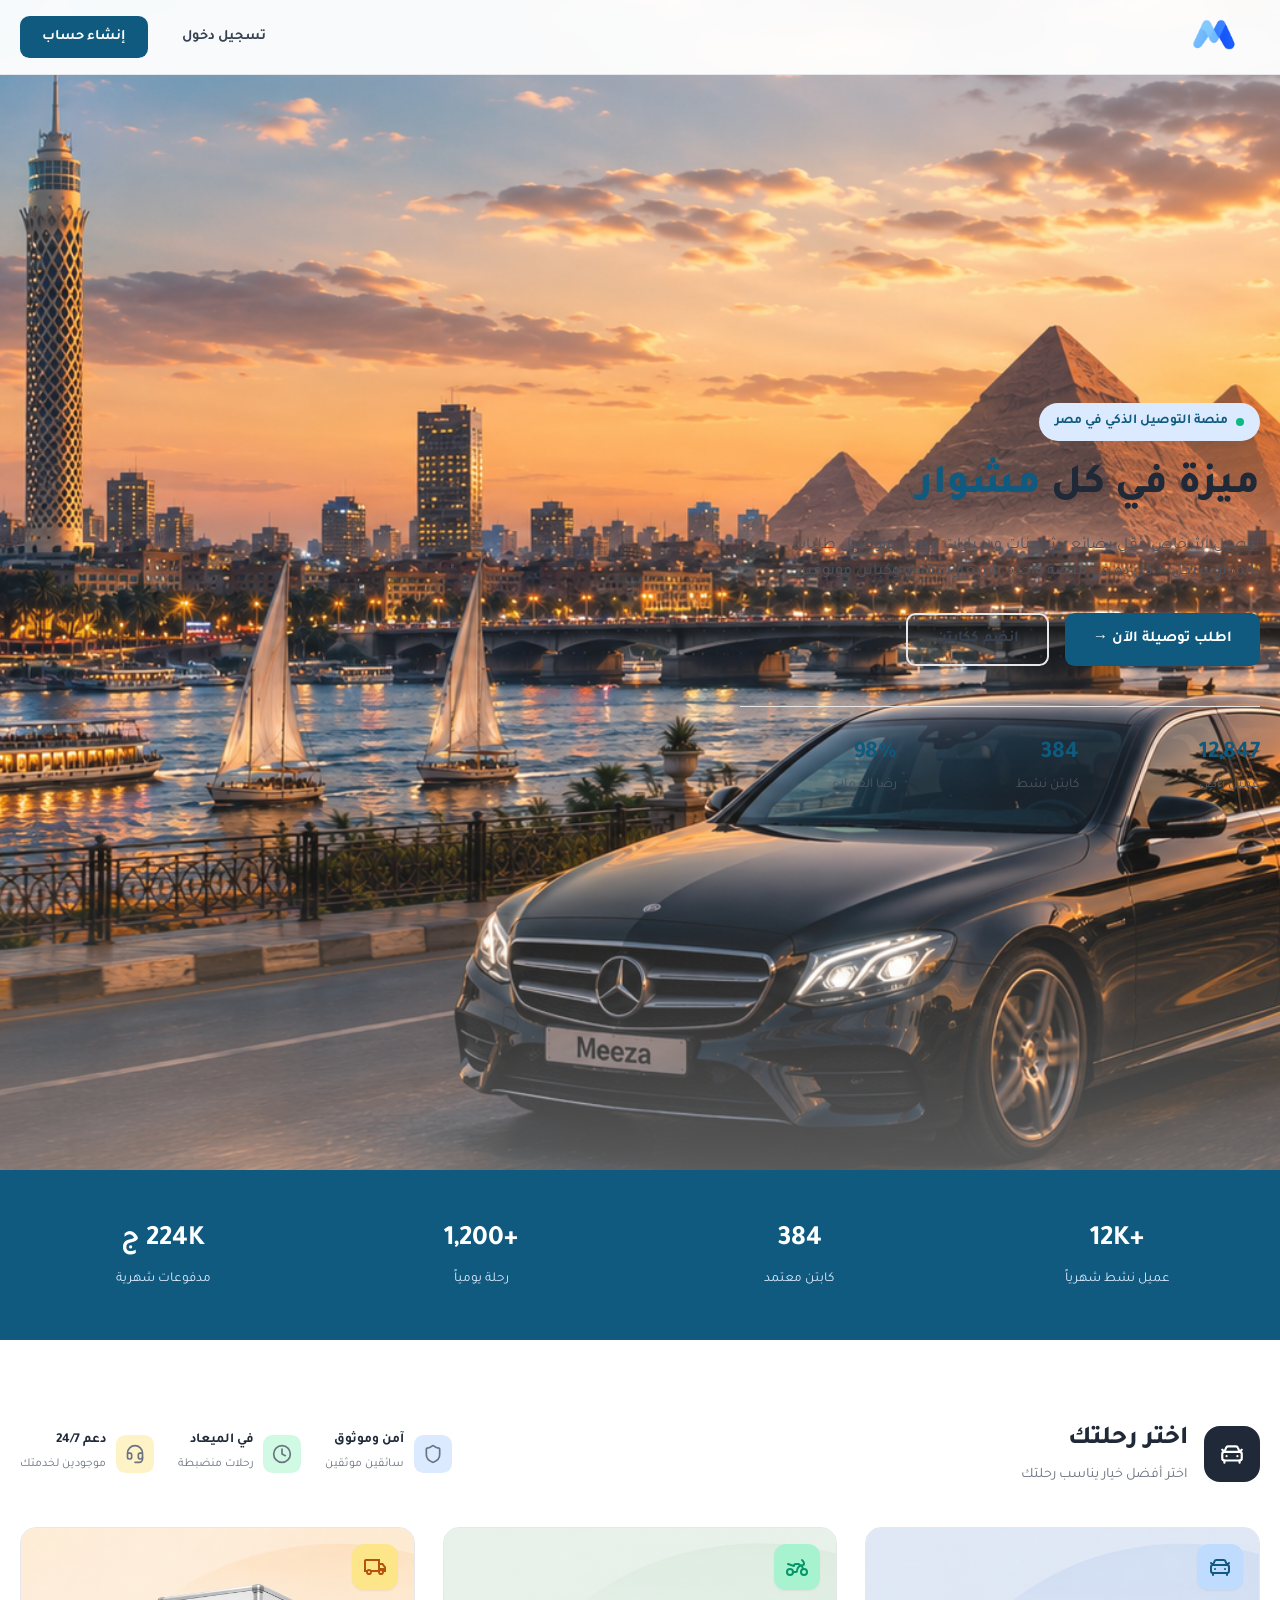
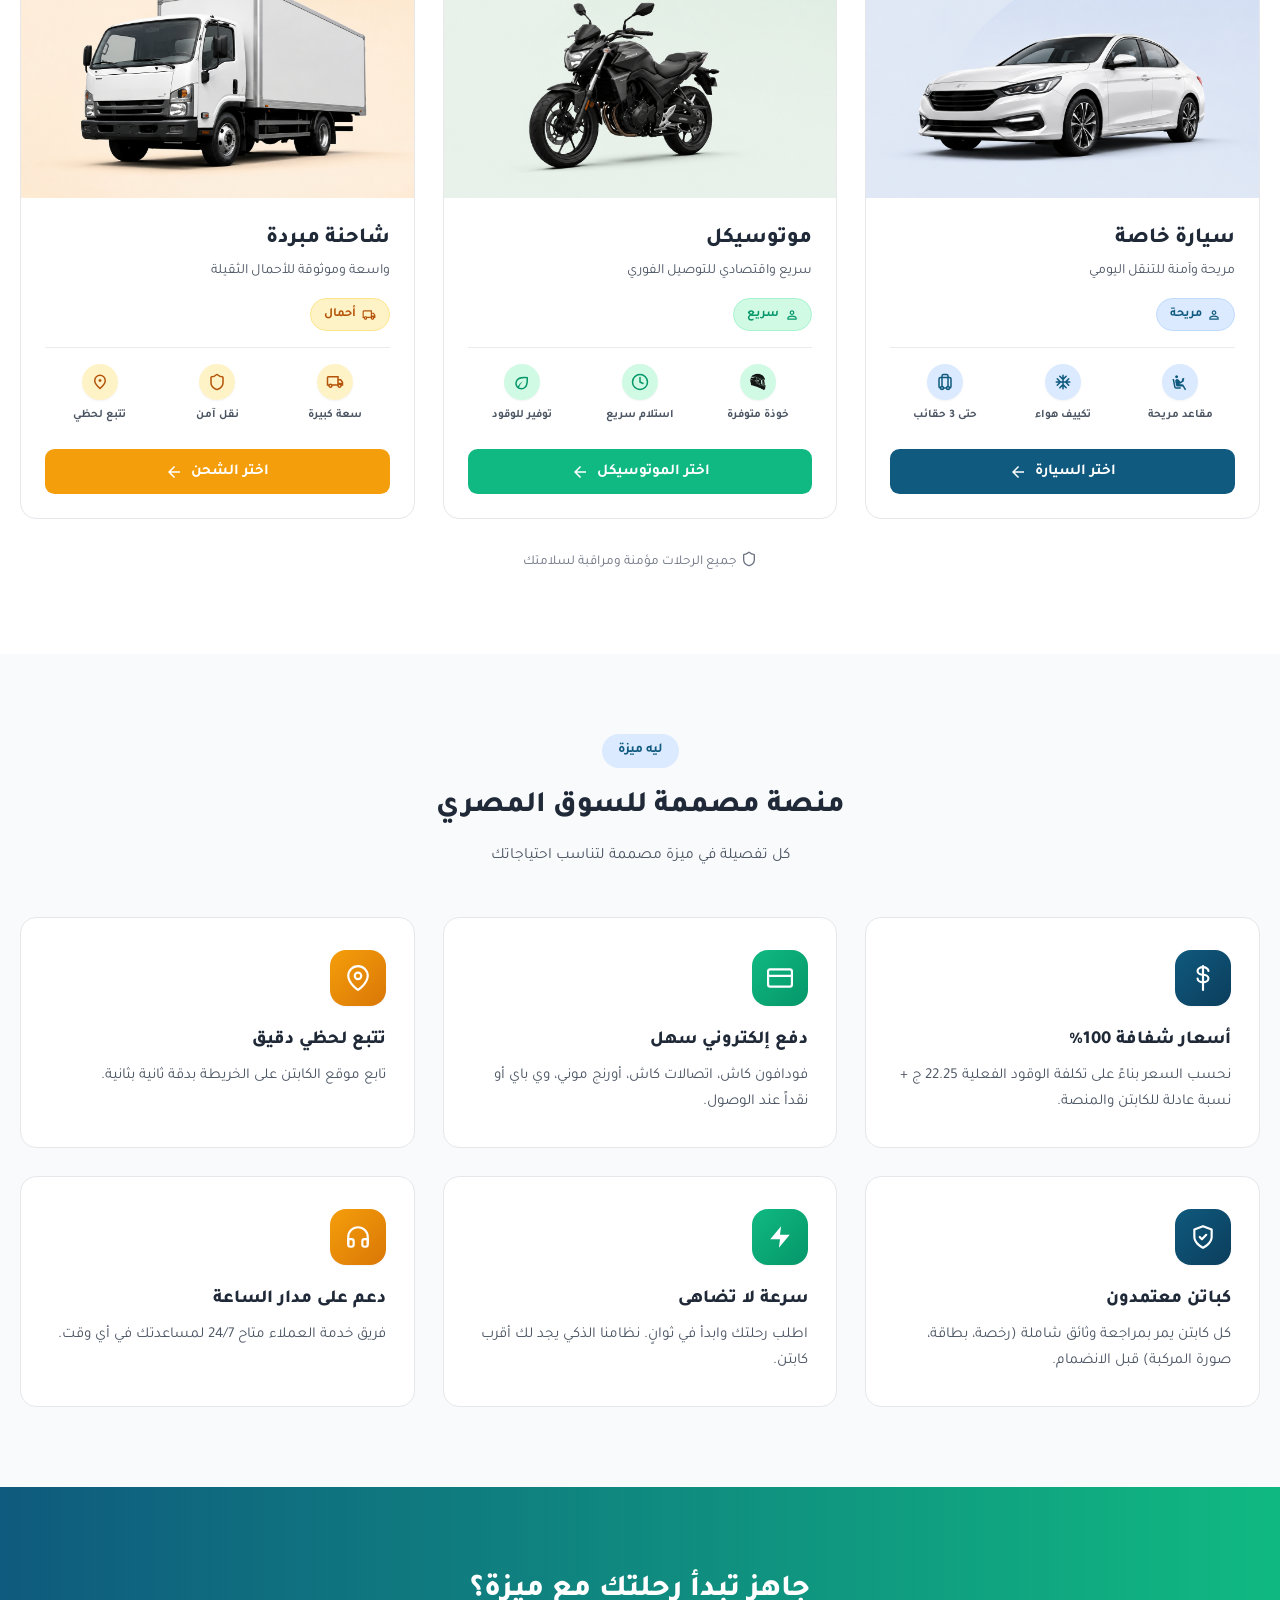
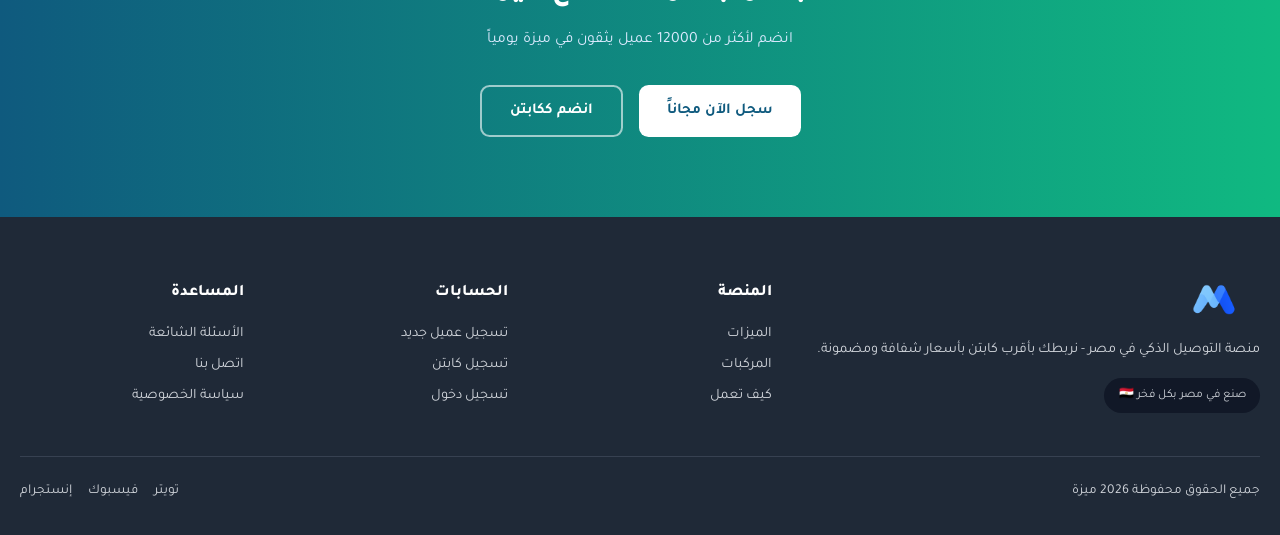
==== meeza/frontend/index.html @ c79a7f7a "Add files via upload" ====
<!DOCTYPE html>
<html lang="ar" dir="rtl">
<head>
<meta charset="UTF-8">
<meta name="viewport" content="width=device-width, initial-scale=1.0">
<title>ميزة | منصة التوصيل الذكي في مصر</title>
<meta name="description" content="ميزة - منصة توصيل ذكية في مصر لنقل الأشخاص، نقل البضائع الثقيلة بالسيارات المبردة، وتوصيل الطلبات بالموتوسيكل، بأسعار شفافة وكباتن معتمدين.">
<link rel="preconnect" href="https://fonts.googleapis.com">
<link href="https://fonts.googleapis.com/css2?family=Tajawal:wght@300;400;500;700;800&family=Cairo:wght@400;600;700;800&display=swap" rel="stylesheet">
<link rel="stylesheet" href="css/style.css">
</head>
<body>

<!-- Navbar -->
<nav class="navbar">
  <div class="container">
    <a href="index.html" class="brand">
      <img src="images/ChatGPT13.png" alt="ميزة" class="brand-logo-img">
    </a>
    <div class="nav-links desktop">
      <a href="login.html" class="btn btn-ghost" data-auth-cta>تسجيل دخول</a>
      <a href="register.html" class="btn btn-primary">إنشاء حساب</a>
    </div>
    <button class="nav-toggle">☰</button>
  </div>
  <div class="nav-links mobile hidden" style="flex-direction:column;padding:1rem 1.25rem;border-top:1px solid var(--gray-200);">
    <a href="login.html" class="btn btn-ghost btn-block" style="margin-bottom:.5rem;">تسجيل دخول</a>
    <a href="register.html" class="btn btn-primary btn-block">إنشاء حساب</a>
  </div>
</nav>

<!-- Hero -->
<section class="hero">
  <div class="container hero-grid">
    <div>
      <div class="badge"><span class="dot"></span> منصة التوصيل الذكي في مصر</div>
      <h1>ميزة في كل <span>مشوار</span></h1>
      <p class="lead">توصيل أشخاص، نقل بضائع بشاحنات وسيارات مبردة، وتوصيل طلبات بالموتوسيكل — كل ده في منصة واحدة بأسعار شفافة وكباتن موثوقين.</p>
      <div class="hero-actions">
        <a href="register.html" class="btn btn-primary btn-lg">اطلب توصيلة الآن →</a>
        <a href="register.html?type=driver" class="btn btn-outline btn-lg">انضم ككابتن</a>
      </div>
      <div class="hero-stats">
        <div><b>12,847</b><span>عميل راضٍ</span></div>
        <div><b>384</b><span>كابتن نشط</span></div>
        <div><b>98%</b><span>رضا العملاء</span></div>
      </div>
    </div>
  </div>
</section>

<!-- Stats bar -->
<section class="stats-bar">
  <div class="container grid">
    <div><b>+12K</b><span>عميل نشط شهرياً</span></div>
    <div><b>384</b><span>كابتن معتمد</span></div>
    <div><b>+1,200</b><span>رحلة يومياً</span></div>
    <div><b>224K ج</b><span>مدفوعات شهرية</span></div>
  </div>
</section>

<!-- Services -->
<section class="section">
  <div class="container">
    <div class="ride-head">
      <div class="ride-head-left">
        <div class="ride-head-icon">
          <svg viewBox="0 0 24 24" fill="none" stroke="currentColor" stroke-width="2" stroke-linecap="round" stroke-linejoin="round"><path d="m21 8-2 2-1.5-3.7A2 2 0 0 0 15.646 5H8.4a2 2 0 0 0-1.903 1.257L5 10 3 8"/><path d="M7 14h.01"/><path d="M17 14h.01"/><rect width="18" height="8" x="3" y="10" rx="2"/><path d="M5 18v2"/><path d="M19 18v2"/></svg>
        </div>
        <div>
          <h2>اختر رحلتك</h2>
          <p>اختر أفضل خيار يناسب رحلتك</p>
        </div>
      </div>
      <div class="ride-head-right">
        <div class="trust-item"><span class="trust-ic trust-blue"><svg viewBox="0 0 24 24" fill="none" stroke="currentColor" stroke-width="2" stroke-linecap="round" stroke-linejoin="round"><path d="M20 13c0 5-3.5 7.5-7.66 8.95a1 1 0 0 1-.67-.01C7.5 20.5 4 18 4 13V6a1 1 0 0 1 1-1c2 0 4.5-1.2 6.24-2.72a1.17 1.17 0 0 1 1.52 0C14.51 3.81 17 5 19 5a1 1 0 0 1 1 1z"/></svg></span><div><b>آمن وموثوق</b><span>سائقين موثقين</span></div></div>
        <div class="trust-item"><span class="trust-ic trust-green"><svg viewBox="0 0 24 24" fill="none" stroke="currentColor" stroke-width="2" stroke-linecap="round" stroke-linejoin="round"><circle cx="12" cy="12" r="10"/><path d="M12 6v6l4 2"/></svg></span><div><b>في الميعاد</b><span>رحلات منضبطة</span></div></div>
        <div class="trust-item"><span class="trust-ic trust-orange"><svg viewBox="0 0 24 24" fill="none" stroke="currentColor" stroke-width="2" stroke-linecap="round" stroke-linejoin="round"><path d="M3 11h3a2 2 0 0 1 2 2v3a2 2 0 0 1-2 2H5a2 2 0 0 1-2-2v-5Zm0 0a9 9 0 1 1 18 0m0 0v5a2 2 0 0 1-2 2h-1a2 2 0 0 1-2-2v-3a2 2 0 0 1 2-2h3Z"/><path d="M21 16v2a4 4 0 0 1-4 4h-5"/></svg></span><div><b>دعم 24/7</b><span>موجودين لخدمتك</span></div></div>
      </div>
    </div>

    <div class="grid-3 ride-grid">
      <div class="ride-card ride-blue">
        <div class="ride-img-wrap">
          <span class="ride-badge-icon"><svg viewBox="0 0 24 24" fill="none" stroke="currentColor" stroke-width="2" stroke-linecap="round" stroke-linejoin="round"><path d="m21 8-2 2-1.5-3.7A2 2 0 0 0 15.646 5H8.4a2 2 0 0 0-1.903 1.257L5 10 3 8"/><path d="M7 14h.01"/><path d="M17 14h.01"/><rect width="18" height="8" x="3" y="10" rx="2"/><path d="M5 18v2"/><path d="M19 18v2"/></svg></span>
          <img src="images/private car.png" alt="سيارة خاصة">
        </div>
        <div class="ride-body">
          <h3>سيارة خاصة</h3>
          <p>مريحة وآمنة للتنقل اليومي</p>
          <div class="ride-price-row">
            <span class="ride-pill"><svg class="pill-ic" viewBox="0 -960 960 960" fill="currentColor"><path d="M367-527q-47-47-47-113t47-113q47-47 113-47t113 47q47 47 47 113t-47 113q-47 47-113 47t-113-47ZM160-160v-112q0-34 17.5-62.5T224-378q62-31 126-46.5T480-440q66 0 130 15.5T736-378q29 15 46.5 43.5T800-272v112H160Zm80-80h480v-32q0-11-5.5-20T700-306q-54-27-109-40.5T480-360q-56 0-111 13.5T260-306q-9 5-14.5 14t-5.5 20v32Zm296.5-343.5Q560-607 560-640t-23.5-56.5Q513-720 480-720t-56.5 23.5Q400-673 400-640t23.5 56.5Q447-560 480-560t56.5-23.5ZM480-640Zm0 400Z"/></svg>مريحة</span>
          </div>
          <div class="ride-features">
            <div><span class="ride-feat-ic"><svg viewBox="0 -960 960 960" fill="currentColor"><path d="M300-680q-33 0-56.5-23.5T220-760q0-33 23.5-56.5T300-840q33 0 56.5 23.5T380-760q0 33-23.5 56.5T300-680ZM740-40 624-240H346q-29 0-50.5-17.5T268-304l-43-215q-9-48 21.5-84.5T325-640q24 0 46.5 9.5T409-602l92 113 90-60-11-5q-8-4-10.5-11t1.5-15l50-109q4-8 11.5-11t15.5 1l54 25q8 4 11 11.5t-1 15.5l-37 79 28 41-202 134-37-25 14 58h124q21 0 39 11t29 29L810-80l-70 40Zm-220-80H262q-33 0-60.5-23.5T167-200L80-640h82l88 440h270v80Z"/></svg></span>مقاعد مريحة</div>
            <div><span class="ride-feat-ic"><svg viewBox="0 -960 960 960" fill="currentColor"><path d="M440-246 337-145q-11 11-27.5 11T282-146q-12-11-12-27.5t12-28.5l158-158v-80h-80L201-281q-11 11-27.5 11T145-282q-11-11-11-27.5t11-27.5l101-103H119q-17 0-28-11.5T80-480q0-17 11.5-28.5T120-520h126L145-622q-11-11-11-27.5t12-28.5q11-11 27.5-11t28.5 11l158 158h80v-80L281-758q-11-11-11-27.5t12-28.5q11-11 27.5-11t27.5 11l103 100v-126q0-17 11.5-28.5T480-880q17 0 28.5 11.5T520-840v126l102-100q11-11 27.5-11t28.5 11q11 12 11 28.5T678-758L520-600v80h80l158-158q11-11 27.5-11t28.5 12q11 11 11 27.5T814-622L714-520h126q17 0 28.5 11.5T880-480q0 17-11.5 28.5T840-440H714l100 103q11 11 11 27.5T814-282q-12 12-28.5 12T758-282L600-440h-80v80l158 159q11 11 11 27.5T677-145q-11 11-27.5 11T622-145L520-246v127q0 17-11.5 28T480-80q-17 0-28.5-11.5T440-120v-126Z"/></svg></span>تكييف هواء</div>
            <div><span class="ride-feat-ic"><svg xmlns="http://www.w3.org/2000/svg" width="24" height="24" viewBox="0 0 24 24" fill="none" stroke="currentColor" stroke-width="2" stroke-linecap="round" stroke-linejoin="round"><path d="M6 20a2 2 0 0 1-2-2V8a2 2 0 0 1 2-2h12a2 2 0 0 1 2 2v10a2 2 0 0 1-2 2"/><path d="M8 18V4a2 2 0 0 1 2-2h4a2 2 0 0 1 2 2v14"/><path d="M10 20h4"/><circle cx="16" cy="20" r="2"/><circle cx="8" cy="20" r="2"/></svg></span>حتى 3 حقائب</div>
          </div>
          <button type="button" class="ride-btn ride-btn-blue" onclick="location.href='register.html'">اختر السيارة <svg class="btn-arrow-ic" viewBox="0 -960 960 960" fill="currentColor"><path d="m313-440 224 224-57 56-320-320 320-320 57 56-224 224h487v80H313Z"/></svg></button>
        </div>
      </div>

      <div class="ride-card ride-green">
        <div class="ride-img-wrap">
          <span class="ride-badge-icon"><svg viewBox="0 0 24 24" fill="none" stroke="currentColor" stroke-width="2" stroke-linecap="round" stroke-linejoin="round"><path d="m18 14-1-3"/><path d="m3 9 6 2a2 2 0 0 1 2-2h2a2 2 0 0 1 1.99 1.81"/><path d="M8 17h3a1 1 0 0 0 1-1 6 6 0 0 1 6-6 1 1 0 0 0 1-1v-.75A5 5 0 0 0 17 5"/><circle cx="19" cy="17" r="3"/><circle cx="5" cy="17" r="3"/></svg></span>
          <img src="images/motorcycle.png" alt="موتوسيكل">
        </div>
        <div class="ride-body">
          <h3>موتوسيكل</h3>
          <p>سريع واقتصادي للتوصيل الفوري</p>
          <div class="ride-price-row">
            <span class="ride-pill"><svg class="pill-ic" viewBox="0 -960 960 960" fill="currentColor"><path d="M367-527q-47-47-47-113t47-113q47-47 113-47t113 47q47 47 47 113t-47 113q-47 47-113 47t-113-47ZM160-160v-112q0-34 17.5-62.5T224-378q62-31 126-46.5T480-440q66 0 130 15.5T736-378q29 15 46.5 43.5T800-272v112H160Zm80-80h480v-32q0-11-5.5-20T700-306q-54-27-109-40.5T480-360q-56 0-111 13.5T260-306q-9 5-14.5 14t-5.5 20v32Zm296.5-343.5Q560-607 560-640t-23.5-56.5Q513-720 480-720t-56.5 23.5Q400-673 400-640t23.5 56.5Q447-560 480-560t56.5-23.5ZM480-640Zm0 400Z"/></svg>سريع</span>
          </div>
          <div class="ride-features">
            <div><span class="ride-feat-ic"><img src="images/icons/helmet.png" alt="خوذة"></span>خوذة متوفرة</div>
            <div><span class="ride-feat-ic"><svg viewBox="0 0 24 24" fill="none" stroke="currentColor" stroke-width="2" stroke-linecap="round" stroke-linejoin="round"><circle cx="12" cy="12" r="10"/><path d="M12 6v6l4 2"/></svg></span>استلام سريع</div>
            <div><span class="ride-feat-ic"><svg viewBox="0 -960 960 960" fill="currentColor"><path d="M216-176q-45-45-70.5-104T120-402q0-63 24-124.5T222-642q35-35 86.5-60t122-39.5Q501-756 591.5-759t202.5 7q8 106 5 195t-16.5 160.5q-13.5 71.5-38 125T684-182q-53 53-112.5 77.5T450-80q-65 0-127-25.5T216-176Zm112-16q29 17 59.5 24.5T450-160q46 0 91-18.5t86-59.5q18-18 36.5-50.5t32-85Q709-426 716-500.5t2-177.5q-49-2-110.5-1.5T485-670q-61 9-116 29t-90 55q-45 45-62 89t-17 85q0 59 22.5 103.5T262-246q42-80 111-153.5T534-520q-72 63-125.5 142.5T328-192Zm0 0Zm0 0Z"/></svg></span>توفير للوقود</div>
          </div>
          <button type="button" class="ride-btn ride-btn-green" onclick="location.href='register.html'">اختر الموتوسيكل <svg class="btn-arrow-ic" viewBox="0 -960 960 960" fill="currentColor"><path d="m313-440 224 224-57 56-320-320 320-320 57 56-224 224h487v80H313Z"/></svg></button>
        </div>
      </div>

      <div class="ride-card ride-orange">
        <div class="ride-img-wrap">
          <span class="ride-badge-icon"><svg viewBox="0 -960 960 960" fill="currentColor"><path d="M155-195q-35-35-35-85H40v-440q0-33 23.5-56.5T120-800h560v160h120l120 160v200h-80q0 50-35 85t-85 35q-50 0-85-35t-35-85H360q0 50-35 85t-85 35q-50 0-85-35Zm113.5-56.5Q280-263 280-280t-11.5-28.5Q257-320 240-320t-28.5 11.5Q200-297 200-280t11.5 28.5Q223-240 240-240t28.5-11.5ZM120-360h32q17-18 39-29t49-11q27 0 49 11t39 29h272v-360H120v360Zm628.5 108.5Q760-263 760-280t-11.5-28.5Q737-320 720-320t-28.5 11.5Q680-297 680-280t11.5 28.5Q703-240 720-240t28.5-11.5ZM680-440h170l-90-120h-80v120ZM360-540Z"/></svg></span>
          <img src="images/refrigerated car.png" alt="شاحنة مبردة">
        </div>
        <div class="ride-body">
          <h3>شاحنة مبردة</h3>
          <p>واسعة وموثوقة للأحمال الثقيلة</p>
          <div class="ride-price-row">
            <span class="ride-pill"><svg class="pill-ic" viewBox="0 -960 960 960" fill="currentColor"><path d="M155-195q-35-35-35-85H40v-440q0-33 23.5-56.5T120-800h560v160h120l120 160v200h-80q0 50-35 85t-85 35q-50 0-85-35t-35-85H360q0 50-35 85t-85 35q-50 0-85-35Zm113.5-56.5Q280-263 280-280t-11.5-28.5Q257-320 240-320t-28.5 11.5Q200-297 200-280t11.5 28.5Q223-240 240-240t28.5-11.5ZM120-360h32q17-18 39-29t49-11q27 0 49 11t39 29h272v-360H120v360Zm628.5 108.5Q760-263 760-280t-11.5-28.5Q737-320 720-320t-28.5 11.5Q680-297 680-280t11.5 28.5Q703-240 720-240t28.5-11.5ZM680-440h170l-90-120h-80v120ZM360-540Z"/></svg>أحمال</span>
          </div>
          <div class="ride-features">
            <div><span class="ride-feat-ic"><svg viewBox="0 -960 960 960" fill="currentColor"><path d="M155-195q-35-35-35-85H40v-440q0-33 23.5-56.5T120-800h560v160h120l120 160v200h-80q0 50-35 85t-85 35q-50 0-85-35t-35-85H360q0 50-35 85t-85 35q-50 0-85-35Zm113.5-56.5Q280-263 280-280t-11.5-28.5Q257-320 240-320t-28.5 11.5Q200-297 200-280t11.5 28.5Q223-240 240-240t28.5-11.5ZM120-360h32q17-18 39-29t49-11q27 0 49 11t39 29h272v-360H120v360Zm628.5 108.5Q760-263 760-280t-11.5-28.5Q737-320 720-320t-28.5 11.5Q680-297 680-280t11.5 28.5Q703-240 720-240t28.5-11.5ZM680-440h170l-90-120h-80v120ZM360-540Z"/></svg></span>سعة كبيرة</div>
            <div><span class="ride-feat-ic"><svg viewBox="0 0 24 24" fill="none" stroke="currentColor" stroke-width="2" stroke-linecap="round" stroke-linejoin="round"><path d="M20 13c0 5-3.5 7.5-7.66 8.95a1 1 0 0 1-.67-.01C7.5 20.5 4 18 4 13V6a1 1 0 0 1 1-1c2 0 4.5-1.2 6.24-2.72a1.17 1.17 0 0 1 1.52 0C14.51 3.81 17 5 19 5a1 1 0 0 1 1 1z"/></svg></span>نقل آمن</div>
            <div><span class="ride-feat-ic"><svg viewBox="0 -960 960 960" fill="currentColor"><path d="M536.5-503.5Q560-527 560-560t-23.5-56.5Q513-640 480-640t-56.5 23.5Q400-593 400-560t23.5 56.5Q447-480 480-480t56.5-23.5ZM480-186q122-112 181-203.5T720-552q0-109-69.5-178.5T480-800q-101 0-170.5 69.5T240-552q0 71 59 162.5T480-186Zm0 106Q319-217 239.5-334.5T160-552q0-150 96.5-239T480-880q127 0 223.5 89T800-552q0 100-79.5 217.5T480-80Zm0-480Z"/></svg></span>تتبع لحظي</div>
          </div>
          <button type="button" class="ride-btn ride-btn-orange" onclick="location.href='register.html'">اختر الشحن <svg class="btn-arrow-ic" viewBox="0 -960 960 960" fill="currentColor"><path d="m313-440 224 224-57 56-320-320 320-320 57 56-224 224h487v80H313Z"/></svg></button>
        </div>
      </div>
    </div>

    <div class="ride-footnote"><svg viewBox="0 0 24 24" fill="none" stroke="currentColor" stroke-width="2" stroke-linecap="round" stroke-linejoin="round" style="width:16px;height:16px;vertical-align:-3px;margin-left:4px;"><path d="M20 13c0 5-3.5 7.5-7.66 8.95a1 1 0 0 1-.67-.01C7.5 20.5 4 18 4 13V6a1 1 0 0 1 1-1c2 0 4.5-1.2 6.24-2.72a1.17 1.17 0 0 1 1.52 0C14.51 3.81 17 5 19 5a1 1 0 0 1 1 1z"/></svg>جميع الرحلات مؤمنة ومراقبة لسلامتك</div>
  </div>
</section>

<!-- Features -->
<section class="section" style="background:var(--gray-50);">
  <div class="container">
    <div class="section-head">
      <div class="eyebrow">ليه ميزة</div>
      <h2>منصة مصممة للسوق المصري</h2>
      <p>كل تفصيلة في ميزة مصممة لتناسب احتياجاتك</p>
    </div>
    <div class="grid-3">
      <div class="feature-card">
        <div class="feature-icon tone-blue">
          <svg viewBox="0 0 24 24" fill="none" stroke="currentColor" stroke-width="2" stroke-linecap="round" stroke-linejoin="round"><line x1="12" y1="1" x2="12" y2="23"></line><path d="M17 5.5c0-1.93-2.24-3.5-5-3.5s-5 1.57-5 3.5S9.24 9 12 9s5 1.57 5 3.5S14.76 16 12 16s-5-1.57-5-3.5"></path></svg>
        </div>
        <h3>أسعار شفافة 100%</h3>
        <p>نحسب السعر بناءً على تكلفة الوقود الفعلية <span data-fuel-price>22.25 ج</span> + نسبة عادلة للكابتن والمنصة.</p>
      </div>
      <div class="feature-card">
        <div class="feature-icon tone-green">
          <svg viewBox="0 0 24 24" fill="none" stroke="currentColor" stroke-width="2" stroke-linecap="round" stroke-linejoin="round"><rect x="1" y="4" width="22" height="16" rx="2"></rect><line x1="1" y1="10" x2="23" y2="10"></line></svg>
        </div>
        <h3>دفع إلكتروني سهل</h3>
        <p>فودافون كاش، اتصالات كاش، أورنج موني، وي باي أو نقداً عند الوصول.</p>
      </div>
      <div class="feature-card">
        <div class="feature-icon tone-orange">
          <svg viewBox="0 0 24 24" fill="none" stroke="currentColor" stroke-width="2" stroke-linecap="round" stroke-linejoin="round"><path d="M21 10c0 7-9 13-9 13s-9-6-9-13a9 9 0 0 1 18 0z"></path><circle cx="12" cy="10" r="3"></circle></svg>
        </div>
        <h3>تتبع لحظي دقيق</h3>
        <p>تابع موقع الكابتن على الخريطة بدقة ثانية بثانية.</p>
      </div>
      <div class="feature-card">
        <div class="feature-icon tone-blue">
          <svg viewBox="0 0 24 24" fill="none" stroke="currentColor" stroke-width="2" stroke-linecap="round" stroke-linejoin="round"><path d="M12 22s8-4 8-10V5l-8-3-8 3v7c0 6 8 10 8 10z"></path><polyline points="9 12 11 14 15 10"></polyline></svg>
        </div>
        <h3>كباتن معتمدون</h3>
        <p>كل كابتن يمر بمراجعة وثائق شاملة (رخصة، بطاقة، صورة المركبة) قبل الانضمام.</p>
      </div>
      <div class="feature-card">
        <div class="feature-icon tone-green">
          <svg viewBox="0 0 24 24" fill="currentColor" stroke="none"><polygon points="13 2 3 14 12 14 11 22 21 10 12 10 13 2"></polygon></svg>
        </div>
        <h3>سرعة لا تضاهى</h3>
        <p>اطلب رحلتك وابدأ في ثوانٍ. نظامنا الذكي يجد لك أقرب كابتن.</p>
      </div>
      <div class="feature-card">
        <div class="feature-icon tone-orange">
          <svg viewBox="0 0 24 24" fill="none" stroke="currentColor" stroke-width="2" stroke-linecap="round" stroke-linejoin="round"><path d="M3 18v-6a9 9 0 0 1 18 0v6"></path><path d="M21 19a2 2 0 0 1-2 2h-1a2 2 0 0 1-2-2v-3a2 2 0 0 1 2-2h3zM3 19a2 2 0 0 0 2 2h1a2 2 0 0 0 2-2v-3a2 2 0 0 0-2-2H3z"></path></svg>
        </div>
        <h3>دعم على مدار الساعة</h3>
        <p>فريق خدمة العملاء متاح 24/7 لمساعدتك في أي وقت.</p>
      </div>
    </div>
  </div>
</section>

<!-- CTA -->
<section class="cta">
  <div class="container">
    <h2>جاهز تبدأ رحلتك مع ميزة؟</h2>
    <p>انضم لأكثر من 12000 عميل يثقون في ميزة يومياً</p>
    <div class="cta-actions">
      <a href="register.html" class="btn btn-lg" style="background:#fff;color:var(--primary);">سجل الآن مجاناً</a>
      <a href="register.html?type=driver" class="btn btn-outline-white btn-lg">انضم ككابتن</a>
    </div>
  </div>
</section>

<!-- Footer -->
<footer>
  <div class="container">
    <div class="footer-grid">
      <div>
        <div class="brand" style="margin-bottom:1rem;">
          <img src="images/ChatGPT13.png" alt="ميزة" class="brand-logo-img">
        </div>
        <p style="font-size:.9rem;">منصة التوصيل الذكي في مصر - نربطك بأقرب كابتن بأسعار شفافة ومضمونة.</p>
        <div class="made-in-egypt">صنع في مصر بكل فخر 🇪🇬</div>
      </div>
      <div>
        <h4>المنصة</h4>
        <ul><li><a href="#">الميزات</a></li><li><a href="#">المركبات</a></li><li><a href="#">كيف تعمل</a></li></ul>
      </div>
      <div>
        <h4>الحسابات</h4>
        <ul><li><a href="register.html">تسجيل عميل جديد</a></li><li><a href="register.html?type=driver">تسجيل كابتن</a></li><li><a href="login.html">تسجيل دخول</a></li></ul>
      </div>
      <div>
        <h4>المساعدة</h4>
        <ul><li><a href="#">الأسئلة الشائعة</a></li><li><a href="#">اتصل بنا</a></li><li><a href="#">سياسة الخصوصية</a></li></ul>
      </div>
    </div>
    <div class="footer-bottom">
      <p>جميع الحقوق محفوظة 2026 ميزة</p>
      <div style="display:flex;gap:1rem;">
        <a href="#">تويتر</a><a href="#">فيسبوك</a><a href="#">إنستجرام</a>
      </div>
    </div>
  </div>
</footer>

<script src="js/config.js"></script>
<script src="js/api.js"></script>
<script src="js/main.js"></script>
<script src="js/chat-widget.js"></script>
</body>
</html>
---- meeza/frontend/css/style.css ----
/* =========================================================
   ميزة (Meeza) — Design System
   ========================================================= */
:root{
  --primary:#0F5A7E;
  --primary-dark:#0C3D5C;
  --green:#10B981;
  --green-dark:#059669;
  --dark:#1F2937;
  --gray-50:#F9FAFB;
  --gray-100:#F3F4F6;
  --gray-200:#E5E7EB;
  --gray-400:#9CA3AF;
  --gray-500:#6B7280;
  --gray-600:#4B5563;
  --gray-700:#374151;
  --white:#FFFFFF;
  --yellow:#F59E0B;
  --red:#EF4444;
  --radius:0.75rem;
  --radius-lg:1rem;
  --shadow-sm:0 1px 2px rgba(0,0,0,.05);
  --shadow-md:0 4px 12px rgba(15,90,126,.08);
  --shadow-lg:0 10px 30px rgba(15,90,126,.14);
  --font: "Tajawal", "Cairo", "Tahoma", sans-serif;
}

*{box-sizing:border-box;margin:0;padding:0;}
html{scroll-behavior:smooth;}
body{
  font-family:var(--font);
  color:var(--dark);
  background:var(--white);
  line-height:1.6;
  direction:rtl;
  text-align:right;
}
img{max-width:100%;display:block;}
a{color:inherit;text-decoration:none;}
ul{list-style:none;}
button{font-family:inherit;border:none;background:none;}

.container{width:100%;max-width:1280px;margin:0 auto;padding:0 1.25rem;}
.section{padding:5rem 0;}
@media (max-width:768px){.section{padding:3rem 0;}}

/* ---------- Buttons ---------- */
.btn{
  display:inline-flex;align-items:center;justify-content:center;gap:.5rem;
  padding:.6rem 1.4rem;border-radius:.6rem;font-weight:700;font-size:.9rem;
  cursor:pointer;transition:.2s ease;white-space:nowrap;
}
.btn-primary{background:var(--primary);color:#fff;}
.btn-primary:hover{background:var(--primary-dark);}
.btn-green{background:var(--green);color:#fff;}
.btn-green:hover{background:var(--green-dark);}
.btn-outline{background:transparent;border:2px solid var(--gray-200);color:var(--gray-700);}
.btn-outline:hover{background:var(--gray-50);}
.btn-outline-white{background:transparent;border:2px solid rgba(255,255,255,.6);color:#fff;}
.btn-outline-white:hover{background:rgba(255,255,255,.12);}
.btn-ghost{background:transparent;color:var(--gray-700);}
.btn-ghost:hover{background:var(--gray-100);}
.btn-block{width:100%;}
.btn-lg{padding:.75rem 1.75rem;font-size:.95rem;}
.btn-sm{padding:.4rem .9rem;font-size:.8rem;}
.btn:disabled{opacity:.6;cursor:not-allowed;}

.btn-google{
  display:flex;align-items:center;justify-content:center;gap:.6rem;
  width:100%;padding:.6rem 1rem;border:2px solid var(--gray-200);border-radius:.6rem;
  background:#fff;font-weight:700;font-size:.9rem;color:var(--gray-700);cursor:pointer;
}
.btn-google:hover{background:var(--gray-50);}

/* ---------- Nav ---------- */
.navbar{
  position:fixed;top:0;right:0;left:0;z-index:100;
  background:rgba(255,255,255,.95);backdrop-filter:blur(10px);
  border-bottom:1px solid var(--gray-200);
}
.navbar .container{display:flex;align-items:center;justify-content:space-between;padding-top:1rem;padding-bottom:1rem;}
.brand{display:flex;align-items:center;gap:.75rem;}
.brand-logo-img{height:42px;width:auto;display:block;transform:scale(2.2);transform-origin:right center;}
.brand-mark{
  width:42px;height:42px;border-radius:.6rem;
  background:linear-gradient(135deg,var(--primary),var(--green));
  color:#fff;display:flex;align-items:center;justify-content:center;font-weight:800;font-size:1.15rem;
  flex-shrink:0;
}
.brand-name{font-weight:800;font-size:1.05rem;color:var(--dark);}
.brand-sub{font-size:.72rem;color:var(--gray-500);}
.nav-links{display:flex;align-items:center;gap:.75rem;}
.nav-toggle{display:none;font-size:1.5rem;background:none;border:none;cursor:pointer;}

@media (max-width:640px){
  .nav-links.desktop{display:none;}
  .nav-toggle{display:block;}
}

/* ---------- Hero ---------- */
.hero{
  padding:10rem 0 8rem;
  min-height:130vh;
  display:flex;
  align-items:center;
  background:
    linear-gradient(180deg, rgba(255,255,255,.35) 0%, rgba(255,255,255,.08) 25%, rgba(255,255,255,.08) 75%, rgba(255,255,255,.35) 100%),
    url("../images/Meeza.png");
  background-size:cover;
  background-position:center;
  background-repeat:no-repeat;
}
.hero-grid{display:grid;grid-template-columns:1.1fr .9fr;gap:3rem;align-items:center;}
@media (max-width:900px){.hero-grid{grid-template-columns:1fr;}}
.badge{
  display:inline-flex;align-items:center;gap:.5rem;background:#DBEAFE;color:var(--primary);
  padding:.5rem 1rem;border-radius:999px;font-weight:700;font-size:.85rem;
}
.badge .dot{width:8px;height:8px;border-radius:50%;background:var(--green);animation:pulse 1.6s infinite;}
@keyframes pulse{0%,100%{opacity:1;}50%{opacity:.35;}}
.hero h1{font-size:2.6rem;font-weight:800;line-height:1.25;margin:1.25rem 0;color:var(--dark);}
.hero h1 span{color:var(--primary);}
@media (max-width:640px){.hero h1{font-size:1.9rem;}}
.hero p.lead{font-size:1.02rem;color:var(--gray-600);max-width:520px;margin-bottom:1.75rem;}
.hero-actions{display:flex;gap:1rem;flex-wrap:wrap;margin-bottom:2.5rem;}
.hero-stats{display:grid;grid-template-columns:repeat(3,1fr);gap:1.5rem;border-top:1px solid var(--gray-200);padding-top:1.75rem;max-width:520px;}
.hero-stats b{display:block;font-size:1.5rem;color:var(--primary);}
.hero-stats span{font-size:.85rem;color:var(--gray-600);}
.hero-art{
  border-radius:var(--radius-lg);
  background:linear-gradient(135deg,var(--primary),var(--green));
  min-height:360px;display:flex;align-items:center;justify-content:center;
  color:#fff;font-size:6rem;box-shadow:var(--shadow-lg);
}

.brand-showcase{
  border-radius:var(--radius-lg);
  min-height:360px;
  display:flex;flex-direction:column;align-items:center;justify-content:center;gap:1rem;
  background:rgba(255,255,255,.55);
  backdrop-filter:blur(8px);
  -webkit-backdrop-filter:blur(8px);
  box-shadow:var(--shadow-lg);
  padding:2rem;
  text-align:center;
}
.brand-showcase .logo-row{display:flex;align-items:center;gap:.5rem;}
.brand-showcase .pin-ic{color:var(--green);font-size:2.75rem;line-height:1;filter:drop-shadow(0 2px 4px rgba(0,0,0,.15));}
.brand-showcase .wordmark{font-size:3rem;font-weight:800;color:var(--dark);letter-spacing:-1px;}
.brand-showcase .tagline{font-size:1.2rem;font-weight:700;color:var(--primary);}
@media (max-width:640px){
  .brand-showcase{min-height:260px;padding:1.5rem;}
  .brand-showcase .wordmark{font-size:2.25rem;}
  .brand-showcase .pin-ic{font-size:2.1rem;}
  .brand-showcase .tagline{font-size:1rem;}
}

/* ---------- Stats bar ---------- */
.stats-bar{background:var(--primary);color:#fff;padding:3rem 0;}
.stats-bar .grid{display:grid;grid-template-columns:repeat(4,1fr);gap:2rem;text-align:center;}
@media (max-width:640px){.stats-bar .grid{grid-template-columns:repeat(2,1fr);}}
.stats-bar b{display:block;font-size:1.75rem;margin-bottom:.25rem;}
.stats-bar span{font-size:.85rem;color:#DBEAFE;}

/* ---------- Section heading ---------- */
.section-head{text-align:center;max-width:640px;margin:0 auto 3rem;}
.eyebrow{
  display:inline-block;background:#DBEAFE;color:var(--primary);padding:.4rem 1rem;
  border-radius:999px;font-weight:700;font-size:.85rem;margin-bottom:1rem;
}
.section-head h2{font-size:1.85rem;font-weight:800;margin-bottom:.75rem;}
.section-head p{color:var(--gray-600);font-size:.98rem;}

/* ---------- Cards / grid ---------- */
.grid-3{display:grid;grid-template-columns:repeat(3,1fr);gap:1.75rem;}
.grid-2{display:grid;grid-template-columns:repeat(2,1fr);gap:1.75rem;}
.grid-4{display:grid;grid-template-columns:repeat(4,1fr);gap:1.25rem;}
@media (max-width:900px){.grid-3,.grid-4{grid-template-columns:repeat(2,1fr);}}
@media (max-width:640px){.grid-3,.grid-2,.grid-4{grid-template-columns:1fr;}}

.card{
  background:#fff;border:1px solid var(--gray-200);border-radius:var(--radius);
  padding:1.75rem;transition:.2s;
}
.card:hover{box-shadow:var(--shadow-md);}
.card .icon{width:44px;height:44px;border-radius:.6rem;background:#DBEAFE;color:var(--primary);
  display:flex;align-items:center;justify-content:center;font-size:1.4rem;margin-bottom:1rem;}
.card h3{font-size:1.15rem;font-weight:800;margin-bottom:.5rem;}
.card p{color:var(--gray-600);font-size:.95rem;}

/* ---------- Feature cards ("ليه ميزة" section) ---------- */
.feature-card{
  background:#fff;border:1px solid var(--gray-200);border-radius:var(--radius-lg);
  padding:2rem 1.75rem;position:relative;overflow:hidden;
  transition:transform .25s ease, box-shadow .25s ease, border-color .25s ease;
}
.feature-card::before{
  content:"";position:absolute;top:0;right:0;left:0;height:3px;
  background:linear-gradient(90deg,var(--primary),var(--green));
  transform:scaleX(0);transform-origin:right;transition:transform .3s ease;
}
.feature-card:hover{transform:translateY(-5px);box-shadow:var(--shadow-lg);border-color:transparent;}
.feature-card:hover::before{transform:scaleX(1);}
.feature-icon{
  width:56px;height:56px;border-radius:1rem;display:flex;align-items:center;justify-content:center;
  margin-bottom:1.25rem;color:#fff;box-shadow:var(--shadow-sm);
}
.feature-icon svg{width:26px;height:26px;}
.feature-icon.tone-blue{background:linear-gradient(135deg,var(--primary),var(--primary-dark));}
.feature-icon.tone-green{background:linear-gradient(135deg,var(--green),var(--green-dark));}
.feature-icon.tone-orange{background:linear-gradient(135deg,#F59E0B,#D97706);}
.feature-card h3{font-size:1.15rem;font-weight:800;margin-bottom:.5rem;color:var(--dark);}
.feature-card p{color:var(--gray-600);font-size:.95rem;line-height:1.7;}

.service-card{
  border-radius:var(--radius-lg);padding:2rem;color:#fff;position:relative;overflow:hidden;
}
.service-card h3{font-size:1.3rem;font-weight:800;margin:.75rem 0 .5rem;}
.service-card p{opacity:.92;font-size:.95rem;}
.service-card .emoji{font-size:2.5rem;}
.service-1{background:linear-gradient(135deg,#0F5A7E,#0C3D5C);}
.service-2{background:linear-gradient(135deg,#10B981,#059669);}
.service-3{background:linear-gradient(135deg,#F59E0B,#D97706);}

/* ---------- "Choose your ride" service cards ---------- */
.ride-head{display:flex;align-items:center;justify-content:space-between;flex-wrap:wrap;gap:1.5rem;margin-bottom:2.5rem;}
.ride-head-left{display:flex;align-items:center;gap:1rem;}
.ride-head-icon{
  width:56px;height:56px;border-radius:1rem;background:var(--dark);color:#fff;
  display:flex;align-items:center;justify-content:center;font-size:1.6rem;flex-shrink:0;
}
.ride-head-left h2{font-size:1.6rem;font-weight:800;margin-bottom:.15rem;}
.ride-head-left p{color:var(--gray-500);font-size:.9rem;}
.ride-head-right{display:flex;gap:1.5rem;flex-wrap:wrap;}
.trust-item{display:flex;align-items:center;gap:.6rem;}
.trust-ic{width:38px;height:38px;border-radius:.6rem;display:flex;align-items:center;justify-content:center;font-size:1.1rem;flex-shrink:0;}
.trust-blue{background:#DBEAFE;color:var(--primary);}
.trust-green{background:#D1FAE5;color:var(--green-dark);}
.trust-orange{background:#FEF3C7;color:#B45309;}
.trust-item b{display:block;font-size:.85rem;font-weight:700;color:var(--dark);}
.trust-item span{font-size:.75rem;color:var(--gray-500);}
@media (max-width:900px){.ride-head-right{display:none;}}

.ride-grid{align-items:stretch;}
.ride-card{
  border-radius:var(--radius-lg);overflow:hidden;display:flex;flex-direction:column;
  border:1px solid var(--gray-200);background:#fff;
  transition:transform .25s ease, box-shadow .25s ease;
}
.ride-card:hover{transform:translateY(-8px) scale(1.02);box-shadow:var(--shadow-lg);}

.ride-img-wrap{
  position:relative;height:270px;overflow:hidden;
}
.ride-img-wrap img{width:100%;height:100%;object-fit:cover;display:block;}

.ride-badge-icon{
  position:absolute;top:1rem;right:1rem;
  width:46px;height:46px;border-radius:.75rem;
  display:flex;align-items:center;justify-content:center;
  box-shadow:var(--shadow-sm);
}
.ride-badge-icon svg{width:24px;height:24px;}
.ride-blue .ride-badge-icon{background:#BFDBFE;color:var(--primary);}
.ride-green .ride-badge-icon{background:#A7F3D0;color:var(--green-dark);}
.ride-orange .ride-badge-icon{background:#FDE68A;color:#B45309;}

.ride-head-icon svg{width:26px;height:26px;}
.trust-ic svg{width:20px;height:20px;}

.ride-body{padding:1.5rem;display:flex;flex-direction:column;flex:1;}
.ride-body h3{font-size:1.35rem;font-weight:800;margin-bottom:.2rem;}
.ride-body > p{color:var(--gray-600);font-size:.88rem;margin-bottom:1rem;}

.ride-price-row{display:flex;align-items:center;justify-content:space-between;padding-bottom:1rem;margin-bottom:1rem;border-bottom:1px solid rgba(0,0,0,.08);}
.ride-price-row > div span{display:block;font-size:.75rem;color:var(--gray-500);}
.ride-price-row > div b{font-size:1.5rem;font-weight:800;}
.ride-blue .ride-price-row b{color:var(--primary);}
.ride-green .ride-price-row b{color:var(--green);}
.ride-orange .ride-price-row b{color:#D97706;}
.ride-pill{
  display:inline-flex;align-items:center;gap:.35rem;
  border:1px solid var(--gray-200);padding:.35rem .8rem;border-radius:999px;
  font-size:.78rem;font-weight:700;white-space:nowrap;
}
.ride-blue .ride-pill{background:#DBEAFE;border-color:#BFDBFE;color:var(--primary);}
.ride-green .ride-pill{background:#D1FAE5;border-color:#A7F3D0;color:var(--green-dark);}
.ride-orange .ride-pill{background:#FEF3C7;border-color:#FDE68A;color:#B45309;}
.ride-pill .pill-ic{width:14px;height:14px;flex-shrink:0;}

.ride-features{display:flex;justify-content:space-between;gap:.5rem;margin-bottom:1.5rem;}
.ride-features > div{flex:1;text-align:center;font-size:.72rem;color:var(--gray-600);font-weight:600;}
.ride-feat-ic{
  display:flex;align-items:center;justify-content:center;width:36px;height:36px;margin:0 auto .4rem;
  border-radius:50%;box-shadow:var(--shadow-sm);
}
.ride-blue .ride-feat-ic{background:#DBEAFE;color:var(--primary);}
.ride-green .ride-feat-ic{background:#D1FAE5;color:var(--green-dark);}
.ride-orange .ride-feat-ic{background:#FEF3C7;color:#B45309;}
.ride-feat-ic svg{width:18px;height:18px;}
.ride-feat-ic img{width:18px;height:18px;object-fit:contain;}

.ride-btn{
  margin-top:auto;width:100%;padding:.85rem;border-radius:.6rem;border:none;color:#fff;
  font-weight:700;font-size:.95rem;cursor:pointer;transition:.2s;
  display:flex;align-items:center;justify-content:center;gap:.5rem;
}
.ride-btn .btn-arrow-ic{width:18px;height:18px;flex-shrink:0;}
.ride-btn-blue{background:var(--primary);}
.ride-btn-blue:hover{background:var(--primary-dark);}
.ride-btn-green{background:var(--green);}
.ride-btn-green:hover{background:var(--green-dark);}
.ride-btn-orange{background:#F59E0B;}
.ride-btn-orange:hover{background:#D97706;}

.ride-footnote{text-align:center;margin-top:2rem;color:var(--gray-500);font-size:.85rem;}
@media (max-width:900px){.ride-grid{grid-template-columns:1fr;}}

/* ---------- CTA ---------- */
.cta{background:linear-gradient(90deg,var(--primary),var(--green));color:#fff;text-align:center;padding:5rem 0;}
.cta h2{font-size:1.9rem;font-weight:800;margin-bottom:.75rem;}
.cta p{color:#DBEAFE;margin-bottom:2rem;font-size:.98rem;}
.cta-actions{display:flex;gap:1rem;justify-content:center;flex-wrap:wrap;}

/* ---------- Footer ---------- */
footer{background:var(--dark);color:#D1D5DB;padding:4rem 0 2rem;}
.footer-grid{display:grid;grid-template-columns:2fr 1fr 1fr 1fr;gap:2.5rem;margin-bottom:2.5rem;}
@media (max-width:768px){.footer-grid{grid-template-columns:1fr 1fr;}}
@media (max-width:480px){.footer-grid{grid-template-columns:1fr;}}
footer h4{color:#fff;font-weight:800;margin-bottom:1rem;}
footer ul li{margin-bottom:.5rem;font-size:.9rem;}
footer ul li a:hover{color:#fff;}
.footer-bottom{border-top:1px solid #374151;padding-top:1.5rem;display:flex;justify-content:space-between;flex-wrap:wrap;gap:1rem;font-size:.85rem;}
.made-in-egypt{display:inline-flex;margin-top:1rem;background:#111827;padding:.5rem .9rem;border-radius:999px;font-size:.75rem;}

/* ---------- Forms ---------- */
.auth-shell{min-height:100vh;background:linear-gradient(135deg,#EFF6FF,#fff,#ECFDF5);}
.auth-header{border-bottom:1px solid var(--gray-200);background:rgba(255,255,255,.85);backdrop-filter:blur(8px);}
.auth-header .container{display:flex;align-items:center;justify-content:space-between;padding:1rem 1.25rem;}
.auth-wrap{display:flex;align-items:center;justify-content:center;min-height:calc(100vh - 76px);padding:3rem 1.25rem;}
.auth-card{width:100%;max-width:460px;background:#fff;border-radius:var(--radius-lg);box-shadow:var(--shadow-lg);padding:2.25rem;}
.auth-card h1{font-size:1.75rem;font-weight:800;text-align:center;margin-bottom:.4rem;}
.auth-card .sub{text-align:center;color:var(--gray-600);margin-bottom:1.75rem;}

.field{margin-bottom:1.1rem;}
.field label{display:block;font-weight:700;font-size:.9rem;margin-bottom:.4rem;color:var(--gray-700);}
.field .input-wrap{position:relative;}
.field .input-wrap .ic{position:absolute;top:50%;right:.9rem;transform:translateY(-50%);color:var(--gray-400);font-size:1.05rem;}
.field input,.field select,.field textarea{
  width:100%;padding:.75rem 2.6rem .75rem .9rem;border:1.5px solid var(--gray-200);
  border-radius:.6rem;font-size:.95rem;font-family:inherit;background:#fff;color:var(--dark);
}
.field input:focus,.field select:focus,.field textarea:focus{outline:none;border-color:var(--primary);}
.field small{display:block;color:var(--gray-500);font-size:.78rem;margin-top:.3rem;}
.field.file input{padding:.55rem .9rem;}

/* ---------- Profile tab (customer dashboard) — ID card layout ---------- */
.profile-card-wrap{
  padding:2rem;background:#121B2E;border:1px solid rgba(255,255,255,.08);
  border-radius:1.75rem 1.75rem 1.1rem 1.1rem;box-shadow:0 12px 30px rgba(0,0,0,.28);
  position:relative;overflow:hidden;
}
.profile-card-wrap::before{
  content:"";position:absolute;top:0;right:2rem;left:2rem;height:3px;border-radius:0 0 3px 3px;
  background:linear-gradient(90deg,#2FD9C4,#F2A93B);opacity:.6;
}
.id-card-top{
  display:flex;align-items:center;gap:1.1rem;padding-bottom:1.5rem;margin-bottom:1.5rem;
  border-bottom:1px solid rgba(255,255,255,.08);
}
.id-avatar{
  width:64px;height:64px;border-radius:50%;flex-shrink:0;
  background:linear-gradient(135deg,#2FD9C4,#17A896);color:#06251F;
  display:flex;align-items:center;justify-content:center;font-size:1.6rem;font-weight:800;
  box-shadow:0 0 0 4px rgba(47,217,196,.15);
}
.id-name{font-size:1.2rem;font-weight:800;color:#F2F5F9;}
.id-role{font-size:.82rem;color:#F2A93B;font-weight:700;margin-top:.25rem;}
.id-chips{display:flex;flex-direction:column;gap:.9rem;}
.id-chip{
  display:flex;align-items:center;gap:.9rem;background:#0D1424;border:1px solid rgba(255,255,255,.08);
  border-radius:1.1rem;padding:.9rem 1.1rem;
}
.id-chip .gicon{font-size:1.35rem;color:#2FD9C4;flex-shrink:0;}
.id-chip small{display:block;font-size:.72rem;color:#8A96AC;margin-bottom:.2rem;}
.id-chip b{font-size:.95rem;color:#F2F5F9;font-weight:700;}

.check-row{display:flex;align-items:flex-start;gap:.6rem;font-size:.88rem;color:var(--gray-600);margin-bottom:1.25rem;}
.check-row a{color:var(--primary);font-weight:700;}

.type-toggle{display:grid;grid-template-columns:1fr 1fr;gap:1rem;margin-bottom:1.75rem;}
.type-toggle button{
  padding:.7rem;border-radius:.6rem;border:2px solid var(--gray-200);background:#fff;
  text-align:center;font-weight:700;font-size:.9rem;color:var(--gray-600);cursor:pointer;
}
.type-toggle button .ic{font-size:1.25rem;display:block;margin-bottom:.3rem;}
.type-toggle button.active-customer{border-color:var(--primary);background:#EFF6FF;color:var(--primary);}
.type-toggle button.active-driver{border-color:var(--green);background:#ECFDF5;color:var(--green);}

.vehicle-toggle{display:grid;grid-template-columns:repeat(3,1fr);gap:.75rem;margin-bottom:1.25rem;}
@media (max-width:480px){.vehicle-toggle{grid-template-columns:1fr;}}
.vehicle-toggle button{
  padding:.65rem .5rem;border-radius:.6rem;border:2px solid var(--gray-200);background:#fff;
  text-align:center;font-weight:700;font-size:.8rem;color:var(--gray-600);cursor:pointer;
}
.vehicle-toggle button.active{border-color:var(--green);background:#ECFDF5;color:var(--green-dark);}

.divider{display:flex;align-items:center;gap:.75rem;color:var(--gray-400);font-size:.8rem;margin:1.25rem 0;}
.divider::before,.divider::after{content:"";flex:1;height:1px;background:var(--gray-200);}

.feature-line{display:flex;align-items:center;gap:.6rem;font-size:.9rem;color:var(--gray-700);margin-top:.6rem;}
.feature-line .ic{color:var(--green);}

.doc-upload-box{
  border:2px dashed var(--gray-200);border-radius:.6rem;padding:1rem;text-align:center;
  background:var(--gray-50);cursor:pointer;
}
.doc-upload-box.filled{border-color:var(--green);background:#ECFDF5;}
.doc-upload-box input{display:none;}

.alert{padding:.85rem 1rem;border-radius:.6rem;font-size:.9rem;margin-bottom:1.1rem;}
.alert-error{background:#FEF2F2;color:#B91C1C;border:1px solid #FECACA;}
.alert-success{background:#ECFDF5;color:#047857;border:1px solid #A7F3D0;}
.alert-info{background:#EFF6FF;color:var(--primary);border:1px solid #BFDBFE;}

/* ---------- Dashboards ---------- */
.dash-body{background:
    radial-gradient(1100px 420px at 100% -10%, rgba(15,90,126,.07), transparent 60%),
    radial-gradient(900px 380px at -10% 0%, rgba(16,185,129,.06), transparent 55%),
    var(--gray-50);
  min-height:100vh;}
.dash-header{background:rgba(255,255,255,.85);backdrop-filter:blur(10px);border-bottom:1px solid var(--gray-200);position:sticky;top:0;z-index:50;}
.dash-header .container{display:flex;align-items:center;justify-content:space-between;padding:.9rem 1.25rem;}
.dash-header-left{display:flex;align-items:center;gap:1rem;}
.dash-header-right{display:flex;align-items:center;gap:1.1rem;}
.avatar{width:42px;height:42px;border-radius:50%;background:linear-gradient(135deg,var(--green),var(--green-dark));
  color:#fff;display:flex;align-items:center;justify-content:center;font-weight:800;
  box-shadow:0 0 0 3px #fff,0 0 0 4.5px rgba(16,185,129,.35);}
.bell{position:relative;font-size:1.25rem;cursor:pointer;width:40px;height:40px;border-radius:50%;
  display:flex;align-items:center;justify-content:center;background:var(--gray-100);transition:.15s;}
.bell:hover{background:var(--gray-200);}
.bell .dot{position:absolute;top:6px;left:8px;width:8px;height:8px;background:var(--red);border-radius:50%;box-shadow:0 0 0 2px #fff;}

.dash-layout{display:flex;max-width:1280px;margin:0 auto;}
.sidebar{width:260px;background:#fff;border-left:1px solid var(--gray-200);min-height:calc(100vh - 73px);padding:1.5rem 1.1rem;flex-shrink:0;transition:width .25s ease, padding .25s ease;}
.sidebar nav a{display:flex;align-items:center;gap:.75rem;padding:.85rem 1rem;border-radius:.9rem;color:var(--gray-600);font-weight:700;font-size:.95rem;margin-bottom:.4rem;cursor:pointer;transition:.15s ease;}
.sidebar nav a .gicon{font-size:1.3rem;color:var(--gray-400);transition:.15s ease;}
.sidebar nav a:hover{background:var(--gray-50);color:var(--dark);}
.sidebar nav a.active{background:linear-gradient(135deg,var(--primary),var(--primary-dark));color:#fff;box-shadow:0 6px 16px rgba(15,90,126,.28);}
.sidebar nav a.active .gicon{color:#fff;}
.sidebar-foot{border-top:1px solid var(--gray-200);margin-top:1.5rem;padding-top:1.5rem;}
@media (max-width:900px){
  .sidebar{position:fixed;top:73px;right:-280px;bottom:0;z-index:60;overflow:auto;box-shadow:var(--shadow-lg);transition:right .3s ease;}
  .sidebar.open{right:0;}
}
@media (min-width:901px){
  .sidebar.collapsed{width:0;padding:0;border-left:0;overflow:hidden;}
}

/* ---------- Sidebar toggle button (dashboards) ---------- */
.sidebar-toggle-btn{
  width:40px;height:40px;border-radius:.75rem;border:none;background:var(--gray-100);color:var(--gray-700);
  display:flex;align-items:center;justify-content:center;cursor:pointer;flex-shrink:0;transition:background .2s ease, transform .1s ease;
}
.sidebar-toggle-btn svg{width:20px;height:20px;}
.sidebar-toggle-btn:hover{background:var(--gray-200);}
.sidebar-toggle-btn:active{transform:scale(.93);}
.sidebar-toggle-btn.on-dark{background:rgba(255,255,255,.12);color:#fff;}
.sidebar-toggle-btn.on-dark:hover{background:rgba(255,255,255,.22);}

.main-panel{flex:1;padding:2rem 1.5rem;min-width:0;}
.panel-head{display:flex;align-items:center;justify-content:space-between;flex-wrap:wrap;gap:1rem;margin-bottom:1.75rem;}
.panel-head h1{font-size:1.9rem;font-weight:800;margin-bottom:.3rem;}
.panel-head p{color:var(--gray-600);}

/* ---------- Welcome banner (customer dashboard — "Night Route" console) ---------- */
.welcome-banner{
  position:relative;overflow:hidden;border-radius:1.5rem;padding:2.1rem 2.25rem;margin-bottom:1.75rem;
  background:linear-gradient(135deg,#17223A,#121B2E);
  border:1px solid rgba(255,255,255,.08);
  display:flex;align-items:center;justify-content:space-between;flex-wrap:wrap;gap:1.25rem;
  box-shadow:0 20px 45px rgba(0,0,0,.35);
}
.welcome-banner::after{
  content:"";position:absolute;left:-50px;bottom:-60px;width:230px;height:230px;
  border:2px dashed rgba(255,255,255,.07);border-radius:50%;pointer-events:none;
}
.welcome-banner-glow{
  position:absolute;inset:0;pointer-events:none;
  background:radial-gradient(360px 230px at 100% 0%, rgba(242,169,59,.22), transparent 65%),
             radial-gradient(300px 220px at 8% 130%, rgba(47,217,196,.18), transparent 60%);
}
.welcome-banner-text{position:relative;z-index:1;}
.welcome-banner h1{color:#F2F5F9;font-family:"Cairo",sans-serif;font-size:1.7rem;font-weight:800;letter-spacing:-.01em;margin-bottom:.4rem;}
.welcome-banner p{color:#8A96AC;font-size:.95rem;}
.welcome-banner-badge{
  position:relative;z-index:1;display:inline-flex;align-items:center;gap:.45rem;flex-shrink:0;
  background:rgba(47,217,196,.12);border:1px solid rgba(47,217,196,.35);
  color:#5EEAD4;padding:.55rem 1.05rem;border-radius:999px;font-weight:700;font-size:.82rem;white-space:nowrap;
}
.welcome-banner-badge .gicon{color:#5EEAD4;font-size:1.15rem;}
@media (max-width:640px){.welcome-banner{padding:1.5rem;}.welcome-banner h1{font-size:1.35rem;}}

.stat-card{border-radius:var(--radius);padding:1.25rem;display:flex;align-items:center;justify-content:space-between;}
.stat-card p.label{color:var(--gray-600);font-size:.85rem;}
.stat-card p.value{font-size:1.7rem;font-weight:800;}
.stat-card .ic{font-size:1.8rem;opacity:.35;}
.stat-blue{background:linear-gradient(135deg,#EFF6FF,#DBEAFE);}
.stat-blue .value{color:var(--primary);}
.stat-green{background:linear-gradient(135deg,#ECFDF5,#D1FAE5);}
.stat-green .value{color:var(--green);}
.stat-yellow{background:linear-gradient(135deg,#FFFBEB,#FEF3C7);}
.stat-yellow .value{color:#B45309;}
.stat-purple{background:linear-gradient(135deg,#F5F3FF,#EDE9FE);}
.stat-purple .value{color:#6D28D9;}

.list-row{display:flex;align-items:center;justify-content:space-between;padding:1.1rem 1.25rem;border:1px solid var(--gray-100);border-radius:1rem;margin-bottom:.85rem;flex-wrap:wrap;gap:1rem;background:#fff;transition:.15s ease;}
.list-row:hover{border-color:var(--gray-200);box-shadow:0 4px 14px rgba(15,23,42,.05);transform:translateY(-1px);}
.tag{display:inline-block;padding:.25rem .75rem;border-radius:999px;font-size:.72rem;font-weight:800;}
.tag-pending{background:#FEF3C7;color:#B45309;}
.tag-approved{background:#D1FAE5;color:#047857;}
.tag-rejected{background:#FEE2E2;color:#B91C1C;}
.tag-online{background:#D1FAE5;color:#047857;}
.trips-card{background:transparent;box-shadow:none;padding:0;border:none;}
.trips-card:hover{box-shadow:none;}

/* ---------- Trip history — route-ticket rows ---------- */
.trip-row{
  display:flex;align-items:center;gap:1.1rem;padding:1.1rem 1.3rem;margin-bottom:.85rem;
  background:linear-gradient(135deg,#121B2E,#101a2c);border:1px solid rgba(255,255,255,.08);
  border-radius:1.25rem;transition:.15s ease;
}
.trip-row:hover{border-color:rgba(255,255,255,.16);transform:translateY(-1px);box-shadow:0 10px 24px rgba(0,0,0,.3);}
.trip-route-mini{display:flex;flex-direction:column;align-items:center;gap:1px;flex-shrink:0;}
.trip-dot{width:8px;height:8px;border-radius:50%;background:#2FD9C4;flex-shrink:0;}
.trip-dot.end{background:#F2A93B;}
.trip-dot-line{width:2px;height:24px;background-image:linear-gradient(to bottom, rgba(255,255,255,.25) 0 4px, transparent 4px 8px);background-size:2px 8px;}
.trip-info{flex:1;min-width:0;}
.trip-info b{color:#F2F5F9;font-size:.95rem;font-weight:700;display:block;overflow:hidden;text-overflow:ellipsis;white-space:nowrap;}
.trip-meta{font-size:.8rem;color:#8A96AC;margin-top:.35rem;}
.trip-side{text-align:left;flex-shrink:0;}
.trip-price{
  font-family:ui-monospace,"SFMono-Regular",Menlo,Consolas,monospace;font-weight:700;color:#F2A93B;
  font-size:1.05rem;direction:ltr;unicode-bidi:plaintext;
}
.trip-price span{font-size:.7rem;color:#8A96AC;font-weight:600;margin-right:3px;}
.trip-tag{display:inline-block;margin-top:.4rem;padding:.22rem .75rem;border-radius:999px;font-size:.7rem;font-weight:800;}
.trip-tag-pending{background:rgba(242,169,59,.14);color:#F2A93B;}
.trip-tag-approved{background:rgba(47,217,196,.14);color:#5EEAD4;}
.trip-tag-rejected{background:rgba(255,107,87,.14);color:#FF8C7A;}
.trip-track-btn{
  display:block;margin-top:.5rem;background:none;border:1px solid rgba(255,255,255,.14);color:#8A96AC;
  padding:.3rem .85rem;border-radius:999px;font-size:.74rem;font-weight:700;cursor:pointer;transition:.15s;
}
.trip-track-btn:hover{border-color:#F2A93B;color:#F2A93B;}

table.data-table{width:100%;border-collapse:collapse;font-size:.9rem;}
table.data-table th{text-align:right;padding:.75rem;background:var(--gray-50);color:var(--gray-600);font-weight:700;border-bottom:1px solid var(--gray-200);}
table.data-table td{padding:.75rem;border-bottom:1px solid var(--gray-200);}

.doc-thumb{width:100%;height:110px;object-fit:cover;border-radius:.4rem;border:1px solid var(--gray-200);}
.doc-grid{display:grid;grid-template-columns:repeat(4,1fr);gap:.6rem;margin:1rem 0;}
@media (max-width:640px){.doc-grid{grid-template-columns:repeat(2,1fr);}}
.doc-grid figcaption{font-size:.72rem;color:var(--gray-500);text-align:center;margin-top:.25rem;}

.pill-tabs{display:flex;gap:.5rem;margin-bottom:1.5rem;flex-wrap:wrap;}
.pill-tabs button{padding:.55rem 1.1rem;border-radius:999px;border:1.5px solid var(--gray-200);background:#fff;font-weight:700;font-size:.85rem;cursor:pointer;color:var(--gray-600);}
.pill-tabs button.active{background:var(--primary);border-color:var(--primary);color:#fff;}

/* ---------- Service selector — horizontal pill chips with circular icon badges ---------- */
.service-grid{display:flex;gap:.65rem;margin-bottom:1.75rem;overflow-x:auto;padding:.2rem .1rem .5rem;scroll-snap-type:x proximity;}
.service-grid::-webkit-scrollbar{height:4px;}
.service-grid::-webkit-scrollbar-thumb{background:rgba(255,255,255,.12);border-radius:99px;}
.service-grid button{
  flex:0 0 auto;scroll-snap-align:start;display:flex;align-items:center;gap:.65rem;
  padding:.5rem 1.15rem .5rem .5rem;border-radius:999px;border:1px solid rgba(255,255,255,.08);
  background:#121B2E;font-weight:700;font-size:.85rem;color:#8A96AC;cursor:pointer;transition:.18s ease;
  box-shadow:inset 0 1px 0 rgba(255,255,255,.03), 0 2px 6px rgba(0,0,0,.25);white-space:nowrap;
}
.svc-icon-badge{
  width:38px;height:38px;border-radius:50%;display:flex;align-items:center;justify-content:center;
  background:#0D1424;flex-shrink:0;transition:.18s ease;
}
.svc-icon-svg{width:20px;height:13px;color:#8A96AC;transition:.18s ease;}
.service-grid button:hover{border-color:rgba(242,169,59,.4);}
.service-grid button:hover .svc-icon-svg{color:#F2A93B;}
.service-grid button.active{
  border-color:transparent;color:#F2A93B;
  background:linear-gradient(135deg, rgba(242,169,59,.18), rgba(242,169,59,.05));
  box-shadow:0 10px 22px rgba(242,169,59,.2), inset 0 0 0 1px rgba(242,169,59,.4);
}
.service-grid button.active .svc-icon-badge{background:linear-gradient(135deg,#F2A93B,#C97F1E);}
.service-grid button.active .svc-icon-svg{color:#1A1204;}

.breakdown-row{display:flex;justify-content:space-between;padding:.6rem 0;border-bottom:1px dashed var(--gray-200);font-size:.92rem;}
.breakdown-row b{color:var(--dark);}
.breakdown-total{display:flex;justify-content:space-between;padding-top:.85rem;font-size:1.15rem;font-weight:800;color:var(--primary);}

.modal-overlay{position:fixed;inset:0;background:rgba(17,24,39,.55);display:flex;align-items:center;justify-content:center;z-index:200;padding:1.25rem;}
.modal-box{background:#fff;border-radius:var(--radius-lg);max-width:560px;width:100%;max-height:85vh;overflow:auto;padding:1.75rem;}
.hidden{display:none !important;}

.loader{display:inline-block;width:18px;height:18px;border:3px solid rgba(255,255,255,.4);border-top-color:#fff;border-radius:50%;animation:spin 0.7s linear infinite;}
@keyframes spin{to{transform:rotate(360deg);}}

.empty-state{text-align:center;padding:3rem 1rem;color:var(--gray-500);}
.empty-state .ic{font-size:2.5rem;margin-bottom:.75rem;}

/* ---------- Active trip box (driver) ---------- */
.field-row{display:flex;align-items:center;justify-content:space-between;padding:.7rem 0;border-bottom:1px solid var(--gray-100);}
.field-row span{color:var(--gray-500);font-size:.88rem;}
.field-row b{font-size:.95rem;}
.field-row:last-of-type{border-bottom:none;}

/* ---------- Google Material Symbols helper ---------- */
.gicon{
  font-family:'Material Symbols Rounded';font-weight:normal;font-style:normal;
  display:inline-flex;line-height:1;letter-spacing:normal;text-transform:none;
  white-space:nowrap;word-wrap:normal;direction:ltr;
  -webkit-font-smoothing:antialiased;
  font-variation-settings:'FILL' 0,'wght' 500,'GRAD' 0,'opsz' 24;
  vertical-align:middle;
}
.gicon.filled{font-variation-settings:'FILL' 1,'wght' 500,'GRAD' 0,'opsz' 24;}

/* ---------- Order page: modern card shell ---------- */
.order-card{
  background:#121B2E;border:1px solid rgba(255,255,255,.08);border-radius:1.75rem 1.75rem 1.1rem 1.1rem;
  padding:1.9rem 1.75rem 1.75rem;box-shadow:0 12px 30px rgba(0,0,0,.28);transition:box-shadow .2s ease;
  position:relative;overflow:hidden;
}
.order-card::before{
  content:"";position:absolute;top:0;right:1.75rem;left:1.75rem;height:3px;border-radius:0 0 3px 3px;
  background:linear-gradient(90deg,#F2A93B,#2FD9C4);opacity:.65;
}
.order-card:hover{box-shadow:0 16px 36px rgba(0,0,0,.34);}
.order-card-title{display:flex;align-items:center;gap:.6rem;font-size:1.15rem;font-weight:800;color:#F2F5F9;margin-bottom:1.25rem;}
.order-card-title .gicon{color:#F2A93B;font-size:1.4rem;}

/* ---------- Route builder (start/destination timeline) ---------- */
.route-builder{position:relative;display:flex;gap:.9rem;margin-bottom:1.3rem;}
.route-line-track{width:26px;flex-shrink:0;display:flex;flex-direction:column;align-items:center;padding-top:.9rem;}
.route-dot{width:12px;height:12px;border-radius:50%;background:#2FD9C4;box-shadow:0 0 0 4px rgba(47,217,196,.16);flex-shrink:0;}
.route-dash{flex:1;width:2px;min-height:2.4rem;margin:8px 0;background-image:linear-gradient(to bottom, rgba(255,255,255,.28) 0 5px, transparent 5px 11px);background-size:2px 11px;}
.route-dot.end{
  width:26px;height:26px;border-radius:50%;background:linear-gradient(135deg,#F2A93B,#C97F1E);
  display:flex;align-items:center;justify-content:center;color:#1A1204;box-shadow:0 0 0 4px rgba(242,169,59,.16);
}
.route-dot.end .gicon{font-size:14px;}
.route-stops{flex:1;min-width:0;display:flex;flex-direction:column;gap:1.15rem;}
.route-stop{position:relative;}
.route-stop-label{display:block;font-size:.76rem;font-weight:700;color:#8A96AC;text-transform:uppercase;letter-spacing:.03em;margin-bottom:.5rem;}

/* ---------- Address fields ---------- */
.geo-field{position:relative;margin-bottom:1.1rem;}
.geo-field label{display:flex;align-items:center;gap:.4rem;font-weight:700;font-size:.85rem;color:#8A96AC;margin-bottom:.5rem;}
.geo-field label .gicon{font-size:1.1rem;}
.geo-input-wrap{position:relative;display:flex;align-items:center;}
.geo-input-wrap input{
  width:100%;padding:.9rem 1rem;border:1.5px solid rgba(255,255,255,.1);border-radius:.85rem;
  font-family:var(--font);font-size:.95rem;background:#0D1424;color:#F2F5F9;transition:.15s;
}
.geo-input-wrap input::placeholder{color:#5B6577;}
.geo-input-wrap input:focus{outline:none;border-color:#F2A93B;background:#101a2c;box-shadow:0 0 0 4px rgba(242,169,59,.14);}
.notes-textarea{
  width:100%;padding:.9rem 1rem;border:1.5px solid rgba(255,255,255,.1);border-radius:.85rem;
  font-family:var(--font);font-size:.95rem;background:#0D1424;color:#F2F5F9;resize:vertical;transition:.15s;
}
.notes-textarea::placeholder{color:#5B6577;}
.notes-textarea:focus{outline:none;border-color:#F2A93B;box-shadow:0 0 0 4px rgba(242,169,59,.14);}
.locate-chip{
  display:inline-flex;align-items:center;gap:.4rem;background:rgba(47,217,196,.12);color:#2FD9C4;
  border:none;border-radius:999px;padding:.5rem 1rem;font-size:.82rem;font-weight:700;
  cursor:pointer;margin-top:.6rem;transition:.15s;
}
.locate-chip:hover{background:rgba(47,217,196,.2);}
.locate-chip .gicon{font-size:1.05rem;}
/* ---------- Route info pills ---------- */
.geo-hint{display:block;margin:-.4rem 0 1.1rem;color:#5B6577;font-size:.78rem;}

#orderMap, #trackingMap{
  height:270px;border-radius:1rem;overflow:hidden;margin-bottom:1.1rem;
  border:1px solid rgba(255,255,255,.1);filter:saturate(.75) brightness(.92) contrast(1.05);
}

.route-info{display:flex;gap:.75rem;margin-bottom:1.25rem;}
.route-pill{
  flex:1;display:flex;align-items:center;gap:.65rem;background:#0D1424;
  border:1px solid rgba(255,255,255,.07);border-radius:.9rem;padding:.75rem .9rem;
}
.route-pill .gicon-badge{
  width:34px;height:34px;border-radius:.65rem;display:flex;align-items:center;justify-content:center;
  background:#17223A;color:#F2A93B;flex-shrink:0;
}
.route-pill .gicon-badge .gicon{font-size:1.15rem;}
.route-pill .route-label{font-size:.72rem;color:#8A96AC;display:block;}
.route-pill .route-value{font-size:1rem;font-weight:800;color:#F2F5F9;}

/* ---------- Payment method — sliding segmented toggle ---------- */
.pay-toggle{
  position:relative;display:flex;gap:.15rem;background:#0D1424;border:1px solid rgba(255,255,255,.08);
  border-radius:999px;padding:.3rem;
}
.pay-toggle-thumb{
  position:absolute;top:.3rem;bottom:.3rem;right:.3rem;width:calc(50% - .3rem);border-radius:999px;
  background:linear-gradient(135deg,#F2A93B,#C97F1E);box-shadow:0 6px 16px rgba(242,169,59,.28);
  transition:transform .25s cubic-bezier(.4,0,.2,1);z-index:0;
}
.pay-toggle:has(input[value="wallet"]:checked) .pay-toggle-thumb{transform:translateX(calc(-100% - .15rem));}
.pay-toggle-option{
  position:relative;z-index:1;flex:1;display:flex;align-items:center;justify-content:center;gap:.45rem;
  padding:.7rem .5rem;border-radius:999px;cursor:pointer;font-size:.85rem;font-weight:700;
  color:#8A96AC;transition:color .2s ease;
}
.pay-toggle-option input{position:absolute;opacity:0;}
.pay-toggle-option .gicon{font-size:1.1rem;}
.pay-toggle-option:has(input:checked){color:#1A1204;font-weight:800;}

/* ---------- Submit button ---------- */
.order-submit-btn{
  width:100%;display:flex;align-items:center;justify-content:center;gap:.55rem;
  background:linear-gradient(135deg,#F2A93B,#C97F1E);color:#1A1204;
  border:none;border-radius:1rem;padding:1.05rem;font-size:1rem;font-weight:800;
  font-family:var(--font);cursor:pointer;transition:.2s;box-shadow:0 8px 22px rgba(242,169,59,.28);
  margin-top:.5rem;
}
.order-submit-btn:hover:not(:disabled){transform:translateY(-1px);box-shadow:0 10px 26px rgba(242,169,59,.36);}
.order-submit-btn:disabled{background:#1C2740;color:#57647A;box-shadow:none;cursor:not-allowed;}
.order-submit-btn .gicon{font-size:1.2rem;}

/* ---------- Price summary (private — no internal cost breakdown shown; signature circular gauge) ---------- */
.price-card{display:flex;flex-direction:column;}
.price-hero{
  border-radius:1.75rem 1.75rem 1.1rem 1.1rem;padding:1.9rem 1.5rem 1.6rem;color:#F2F5F9;position:relative;overflow:hidden;
  background:#101a2c;border:1px solid rgba(255,255,255,.08);
  box-shadow:0 16px 34px rgba(0,0,0,.4);text-align:center;
}
.price-hero::before{
  content:"";position:absolute;top:0;right:1.5rem;left:1.5rem;height:3px;border-radius:0 0 3px 3px;
  background:linear-gradient(90deg,#2FD9C4,#F2A93B);opacity:.6;
}
.price-hero-top{position:relative;z-index:1;display:flex;align-items:center;justify-content:space-between;gap:.6rem;flex-wrap:wrap;margin-bottom:1.3rem;text-align:right;}
.price-hero-label{font-size:.85rem;color:#8A96AC;font-weight:600;}
.price-hero-chip{
  display:inline-flex;align-items:center;gap:.35rem;background:rgba(47,217,196,.14);
  border:1px solid rgba(47,217,196,.35);color:#5EEAD4;padding:.3rem .75rem;border-radius:999px;font-size:.72rem;font-weight:700;
}

/* Circular dial */
.price-gauge{position:relative;width:172px;height:172px;margin:0 auto 1.3rem;}
.gauge-ring{width:100%;height:100%;transform:rotate(-90deg);display:block;}
.gauge-track{fill:none;stroke:rgba(255,255,255,.07);stroke-width:11;}
.gauge-fill{fill:none;stroke:#F2A93B;stroke-width:11;stroke-linecap:round;filter:drop-shadow(0 0 10px rgba(242,169,59,.5));}
.gauge-ticks line{stroke:rgba(255,255,255,.16);stroke-width:2;stroke-linecap:round;}
.gauge-center{
  position:absolute;inset:0;display:flex;flex-direction:column;align-items:center;justify-content:center;
  direction:ltr;unicode-bidi:plaintext;
}
.gauge-amount{
  font-family:ui-monospace,"SFMono-Regular","JetBrains Mono",Menlo,Consolas,monospace;
  font-size:2rem;font-weight:700;line-height:1;color:#F2A93B;font-variant-numeric:tabular-nums;
  text-shadow:0 0 22px rgba(242,169,59,.4);
}
.gauge-currency{font-size:.78rem;color:#8A96AC;margin-top:.3rem;font-weight:700;letter-spacing:.02em;}

.price-chips{position:relative;z-index:1;display:flex;gap:.5rem;justify-content:center;flex-wrap:wrap;margin-bottom:1.2rem;}
.price-chip{
  display:inline-flex;align-items:center;gap:.35rem;background:#0D1424;border:1px solid rgba(255,255,255,.08);
  color:#C7D0DE;padding:.4rem .85rem;border-radius:999px;font-size:.78rem;font-weight:700;
}
.price-chip .gicon{font-size:1rem;color:#2FD9C4;}
.price-chip.amber .gicon{color:#F2A93B;}

.price-notes{list-style:none;text-align:right;display:flex;flex-direction:column;gap:.6rem;border-top:1px solid rgba(255,255,255,.08);padding-top:1.1rem;}
.price-notes li{display:flex;align-items:flex-start;gap:.55rem;font-size:.85rem;color:#8A96AC;}
.price-notes li .gicon{color:#2FD9C4;font-size:1.1rem;flex-shrink:0;margin-top:.05rem;}

.price-empty{text-align:center;padding:2.5rem 1rem;color:#8A96AC;}
.price-empty-ic{
  width:56px;height:56px;border-radius:50%;background:#0D1424;border:1.5px dashed rgba(255,255,255,.14);
  display:flex;align-items:center;justify-content:center;margin:0 auto .9rem;
}
.price-empty-ic .gicon{font-size:1.6rem;color:#5B6577;}
.price-empty p{font-size:.9rem;max-width:220px;margin:0 auto;line-height:1.6;}

/* ---------- Address suggestions dropdown ---------- */
.address-suggestions{position:relative;}
.suggestions{position:absolute;z-index:40;top:100%;right:0;left:0;background:#17223A;border:1px solid rgba(255,255,255,.1);
  border-radius:.85rem;box-shadow:0 14px 32px rgba(0,0,0,.4);max-height:220px;overflow:auto;margin-top:.4rem;}
.suggestions:empty{display:none;}
.suggestion-item{display:flex;align-items:center;gap:.6rem;padding:.75rem .9rem;cursor:pointer;font-size:.88rem;color:#C7D0DE;border-bottom:1px solid rgba(255,255,255,.06);}
.suggestion-item:last-child{border-bottom:none;}
.suggestion-item:hover{background:#1C2740;}
.suggestion-item .gicon{color:#F2A93B;font-size:1.1rem;flex-shrink:0;}

/* ---------- Active order tracking ---------- */
.tracking-status-chip{display:inline-flex;align-items:center;gap:.45rem;padding:.5rem 1.1rem;border-radius:999px;font-weight:800;font-size:.9rem;}
.tracking-status-chip .gicon{font-size:1.15rem;}
.tracking-status-chip.waiting{background:rgba(242,169,59,.14);color:#F2A93B;border:1px solid rgba(242,169,59,.35);}
.tracking-status-chip.accepted{background:rgba(47,217,196,.14);color:#2FD9C4;border:1px solid rgba(47,217,196,.35);}
.tracking-status-chip.completed{background:rgba(47,217,196,.16);color:#5EEAD4;border:1px solid rgba(47,217,196,.4);}
.tracking-status-chip.cancelled{background:rgba(255,107,87,.14);color:#FF8C7A;border:1px solid rgba(255,107,87,.35);}
.price-bump-box{background:#0D1424;border:1.5px dashed rgba(255,255,255,.14);border-radius:1rem;padding:1.1rem;margin-top:1.1rem;text-align:center;}
.price-bump-box p{display:flex;align-items:center;justify-content:center;gap:.4rem;font-size:.88rem;color:#8A96AC;}
.price-bump-box p .gicon{color:#F2A93B;}
.price-bump-btns{display:flex;gap:.6rem;justify-content:center;margin-top:.85rem;flex-wrap:wrap;}
.bump-btn{
  display:flex;align-items:center;gap:.3rem;border:1.5px solid rgba(255,255,255,.14);background:#121B2E;color:#C7D0DE;
  border-radius:999px;padding:.5rem 1rem;font-weight:700;font-size:.85rem;cursor:pointer;transition:.15s;
}
.bump-btn:hover{border-color:#F2A93B;color:#F2A93B;}
.bump-btn.strong{background:linear-gradient(135deg,#F2A93B,#C97F1E);color:#1A1204;border-color:transparent;}
.wallet-proof-box{background:rgba(47,217,196,.08);border:1px solid rgba(47,217,196,.3);border-radius:1rem;padding:1.1rem;margin-top:1.1rem;}
.wallet-proof-box p{display:flex;align-items:flex-start;gap:.5rem;font-size:.88rem;color:#C7D0DE;margin-bottom:.75rem;}
.wallet-proof-box p .gicon{color:#2FD9C4;flex-shrink:0;margin-top:.1rem;}

.toast-wrap{position:fixed;top:1.25rem;left:1.25rem;z-index:300;display:flex;flex-direction:column;gap:.6rem;}
.toast{padding:.85rem 1.25rem;border-radius:.6rem;color:#fff;font-weight:700;font-size:.9rem;box-shadow:var(--shadow-lg);animation:slidein .25s ease;}
.toast.ok{background:var(--green);}
.toast.err{background:var(--red);}
@keyframes slidein{from{transform:translateX(-30px);opacity:0;}to{transform:translateX(0);opacity:1;}}

/* ---------- Chat Widget ---------- */
#chatWidget{position:fixed;bottom:1.5rem;left:1.5rem;z-index:400;direction:rtl;}
.chat-fab{
  width:60px;height:60px;border-radius:50%;background:var(--primary);color:#fff;
  font-size:1.6rem;display:flex;align-items:center;justify-content:center;cursor:pointer;
  box-shadow:var(--shadow-lg);transition:.2s;
}
.chat-fab:hover{background:var(--primary-dark);transform:scale(1.05);}
.chat-fab-icon{width:26px;height:26px;}

.chat-bubble-tip{
  position:absolute;bottom:75px;left:0;background:#fff;border-radius:var(--radius);
  box-shadow:var(--shadow-lg);padding:.85rem 1.1rem;width:220px;
  animation:slidein .3s ease;
}
.chat-bubble-tip span{display:block;font-weight:800;color:var(--dark);margin-bottom:.15rem;}
.chat-bubble-tip small{color:var(--gray-500);font-size:.8rem;}

.chat-panel{
  position:absolute;bottom:75px;left:0;width:340px;max-width:calc(100vw - 2rem);
  background:#fff;border-radius:var(--radius-lg);box-shadow:var(--shadow-lg);
  display:flex;flex-direction:column;overflow:hidden;height:460px;max-height:70vh;
}
.chat-panel-head{
  background:var(--primary);color:#fff;padding:1rem 1.25rem;display:flex;align-items:center;justify-content:space-between;
}
.chat-panel-head b{display:block;font-size:1rem;}
.chat-panel-head span{font-size:.75rem;opacity:.85;}
.chat-close-btn{background:rgba(255,255,255,.15);color:#fff;width:28px;height:28px;border-radius:50%;font-size:.9rem;cursor:pointer;}

.chat-messages{flex:1;overflow-y:auto;padding:1rem;background:var(--gray-50);display:flex;flex-direction:column;gap:.75rem;}
.chat-empty{text-align:center;color:var(--gray-500);font-size:.85rem;margin-top:1.5rem;}
.chat-msg{display:flex;flex-direction:column;max-width:80%;}
.chat-msg-user{align-self:flex-end;align-items:flex-end;}
.chat-msg-admin{align-self:flex-start;align-items:flex-start;}
.chat-bubble{padding:.6rem .9rem;border-radius:.9rem;font-size:.88rem;line-height:1.5;word-break:break-word;}
.chat-msg-user .chat-bubble{background:var(--primary);color:#fff;border-bottom-left-radius:.25rem;}
.chat-msg-admin .chat-bubble{background:#fff;color:var(--dark);border:1px solid var(--gray-200);border-bottom-right-radius:.25rem;}
.chat-time{font-size:.68rem;color:var(--gray-400);margin-top:.2rem;}

.chat-input-row{display:flex;gap:.5rem;padding:.75rem;border-top:1px solid var(--gray-200);background:#fff;}
.chat-input-row input{
  flex:1;border:1.5px solid var(--gray-200);border-radius:999px;padding:.6rem 1rem;font-size:.88rem;font-family:inherit;
}
.chat-input-row input:focus{outline:none;border-color:var(--primary);}
.chat-send-btn{
  width:42px;height:42px;border-radius:50%;background:var(--primary);color:#fff;
  font-size:1.1rem;flex-shrink:0;cursor:pointer;
}
.chat-send-btn:hover{background:var(--primary-dark);}

@media (max-width:480px){
  #chatWidget{bottom:1rem;left:1rem;}
  .chat-panel{width:calc(100vw - 2rem);}
}

/* ============================================================
   CUSTOMER DASHBOARD — "Night Route" theme
   Scoped entirely to `.customer-theme` (set on <body> of
   customer-dashboard.html only) so the driver and admin
   dashboards, which share the same base component classes,
   are completely unaffected.
   ============================================================ */
.customer-theme{
  --primary:#F2A93B;
  --primary-dark:#C97F1E;
  --green:#2FD9C4;
  --green-dark:#17A896;
  --dark:#F2F5F9;
  --gray-50:#0D1424;
  --gray-100:#17223A;
  --gray-200:#232F47;
  --gray-400:#6B7690;
  --gray-500:#8A96AC;
  --gray-600:#A8B2C4;
  --gray-700:#C7D0DE;
  --white:#121B2E;
  --yellow:#F2A93B;
  --red:#FF6B57;
  --shadow-md:0 8px 22px rgba(0,0,0,.3);
  --shadow-lg:0 16px 34px rgba(0,0,0,.4);
  background:
    radial-gradient(1100px 480px at 100% -10%, rgba(47,217,196,.09), transparent 60%),
    radial-gradient(900px 420px at -10% 8%, rgba(242,169,59,.07), transparent 55%),
    #0A101C;
  color:#F2F5F9;
}

.customer-theme .dash-header{background:rgba(10,16,28,.78);backdrop-filter:blur(14px);border-bottom:1px solid rgba(255,255,255,.08);}
.customer-theme .bell{background:#17223A;color:#8A96AC;}
.customer-theme .bell:hover{background:#1C2740;color:#F2F5F9;}
.customer-theme .bell .dot{box-shadow:0 0 0 2px #0A101C;background:#FF6B57;}
.customer-theme .avatar{
  background:linear-gradient(135deg,#2FD9C4,#17A896);
  box-shadow:0 0 0 3px #0A101C,0 0 0 4.5px rgba(47,217,196,.35);
}

.customer-theme .sidebar{background:#0D1424;border-left:1px solid rgba(255,255,255,.08);}
.customer-theme .sidebar nav a{color:#8A96AC;}
.customer-theme .sidebar nav a .gicon{color:#8A96AC;}
.customer-theme .sidebar nav a:hover{background:#121B2E;color:#F2F5F9;}
.customer-theme .sidebar nav a.active{
  background:linear-gradient(135deg, rgba(242,169,59,.18), rgba(242,169,59,.05));
  color:#F2A93B;box-shadow:inset 3px 0 0 #F2A93B;
}
.customer-theme .sidebar nav a.active .gicon{color:#F2A93B;}
.customer-theme .nav-badge{
  width:34px;height:34px;border-radius:.85rem;display:flex;align-items:center;justify-content:center;
  background:#121B2E;flex-shrink:0;transition:.18s ease;
}
.customer-theme .nav-badge .gicon{font-size:1.15rem;}
.customer-theme .sidebar nav a.active .nav-badge{background:linear-gradient(135deg,#F2A93B,#C97F1E);}
.customer-theme .sidebar nav a.active .nav-badge .gicon{color:#1A1204;}
.customer-theme .sidebar-foot{border-top:1px solid rgba(255,255,255,.08);}
.customer-theme .sidebar-foot .btn-outline{border-color:rgba(255,255,255,.14);color:#8A96AC;background:transparent;}
.customer-theme .sidebar-foot .btn-outline:hover{background:#121B2E;color:#F2F5F9;border-color:rgba(255,255,255,.2);}
.customer-theme .sidebar-toggle-btn{background:#121B2E;color:#8A96AC;}
.customer-theme .sidebar-toggle-btn:hover{background:#1C2740;color:#F2F5F9;}

.customer-theme .panel-head h1{color:#F2F5F9;}
.customer-theme .panel-head p{color:#8A96AC;}

.customer-theme .list-row{background:#121B2E;border:1px solid rgba(255,255,255,.08);}
.customer-theme .list-row:hover{border-color:rgba(255,255,255,.16);box-shadow:0 8px 22px rgba(0,0,0,.3);}
.customer-theme .list-row b{color:#F2F5F9;}
.customer-theme .tag-pending{background:rgba(242,169,59,.14);color:#F2A93B;}
.customer-theme .tag-approved{background:rgba(47,217,196,.14);color:#5EEAD4;}
.customer-theme .tag-rejected{background:rgba(255,107,87,.14);color:#FF8C7A;}
.customer-theme .field-row span{color:#8A96AC;}
.customer-theme .field-row b{color:#F2F5F9;}
.customer-theme .field-row{border-bottom-color:rgba(255,255,255,.08);}
.customer-theme .empty-state{color:#8A96AC;}
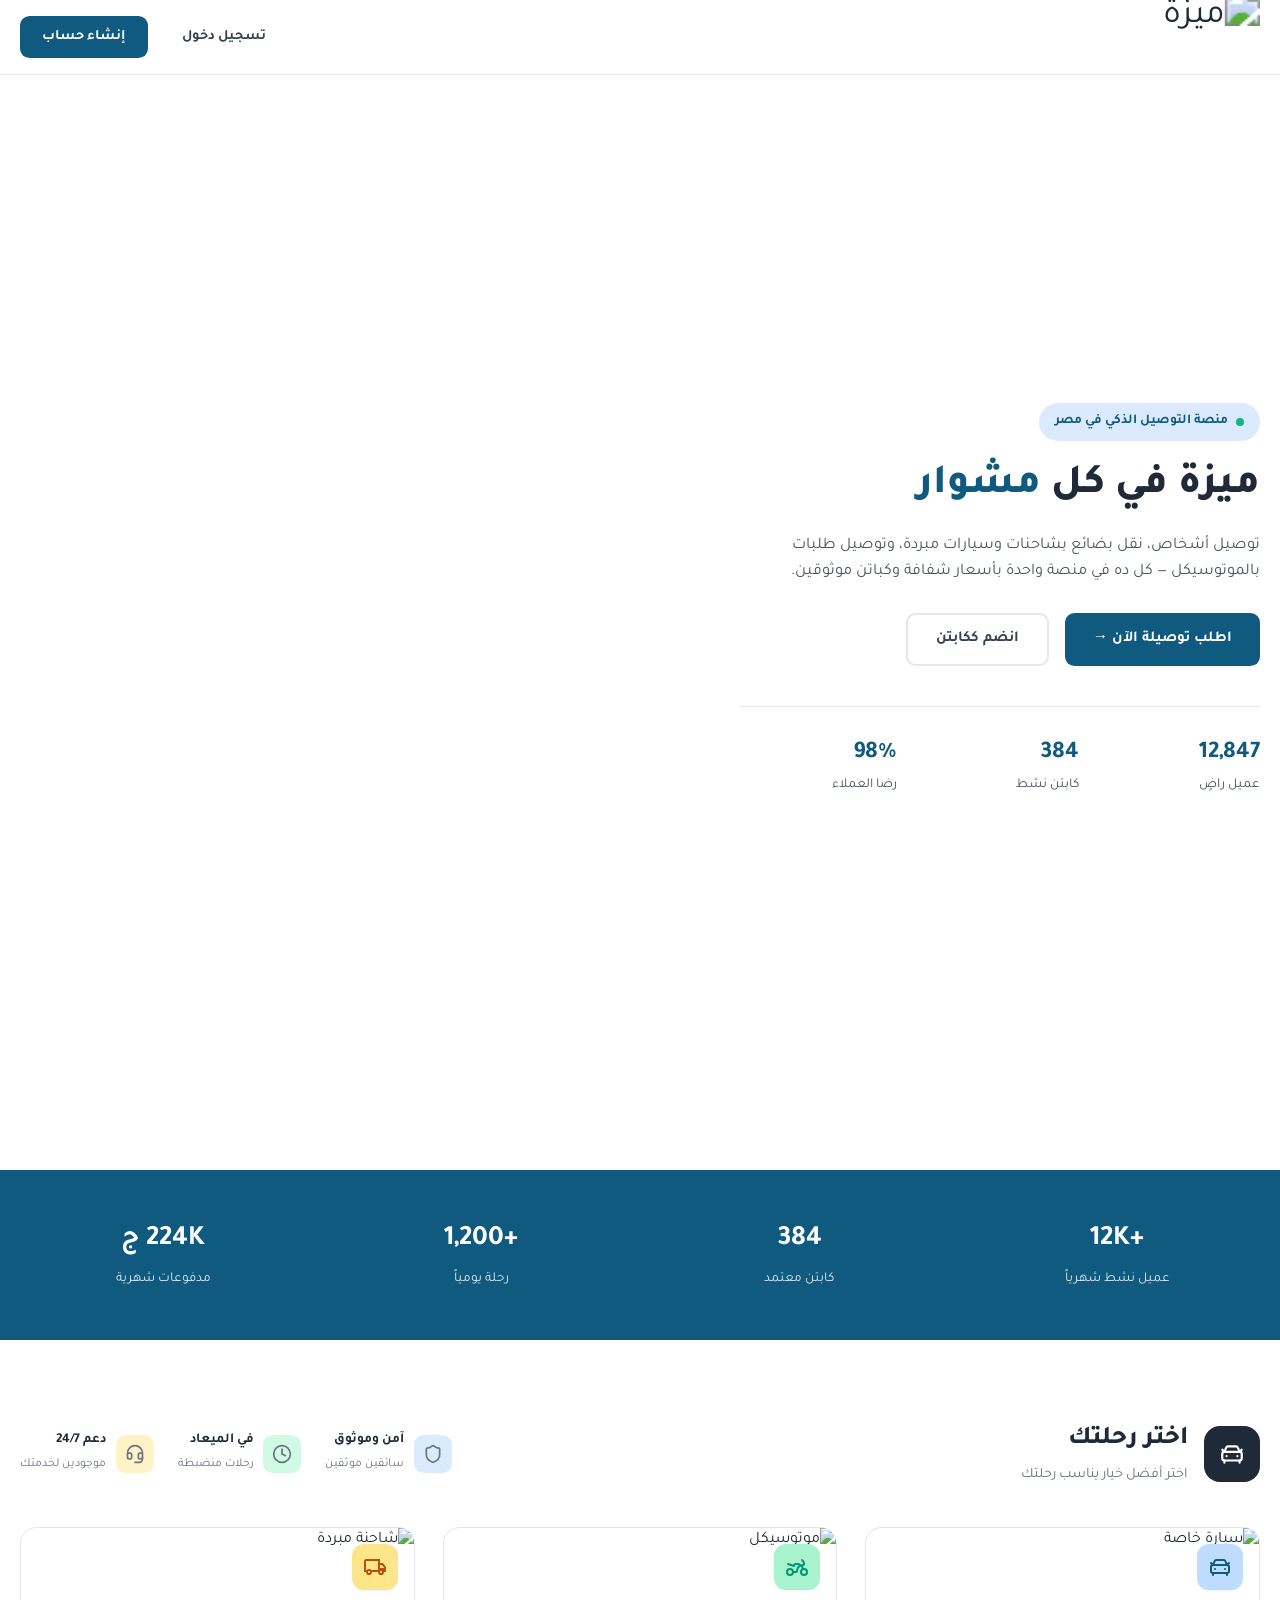
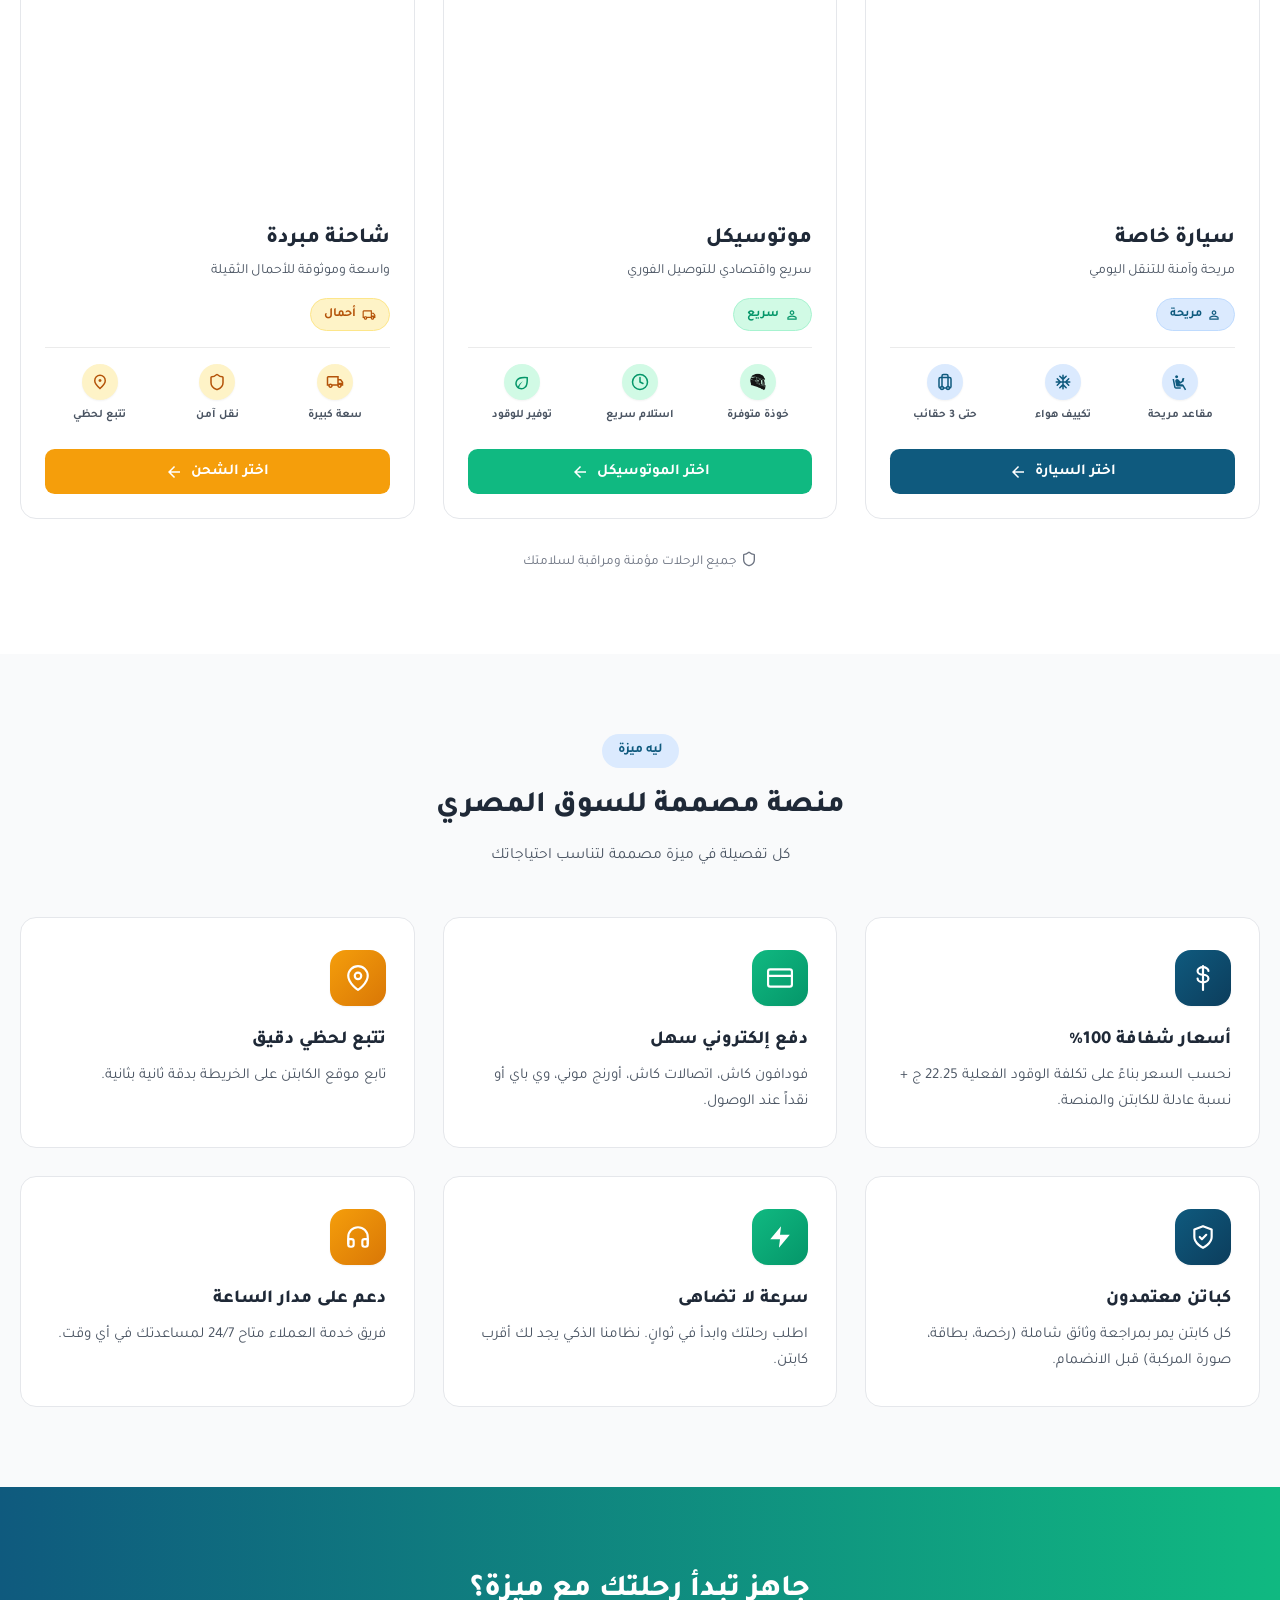
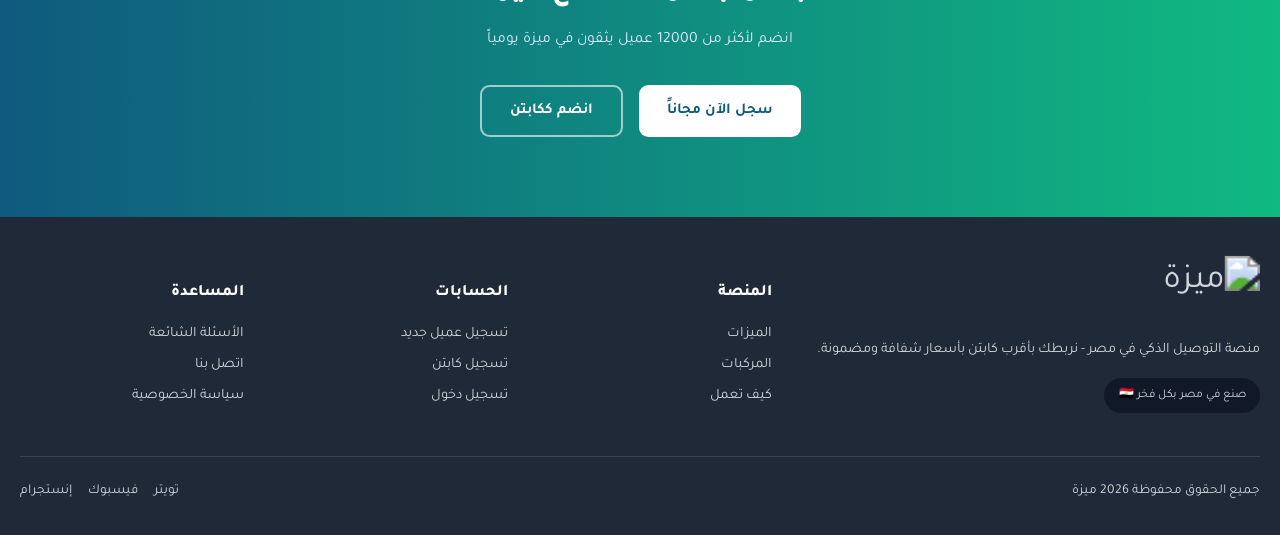
==== commit 19fdb241: "Add files via upload" ====
--- a/meeza/frontend/index.html
+++ b/meeza/frontend/index.html
@@ -7,7 +7,7 @@
 <meta name="description" content="ميزة - منصة توصيل ذكية في مصر لنقل الأشخاص، نقل البضائع الثقيلة بالسيارات المبردة، وتوصيل الطلبات بالموتوسيكل، بأسعار شفافة وكباتن معتمدين.">
 <link rel="preconnect" href="https://fonts.googleapis.com">
 <link href="https://fonts.googleapis.com/css2?family=Tajawal:wght@300;400;500;700;800&family=Cairo:wght@400;600;700;800&display=swap" rel="stylesheet">
-<link rel="stylesheet" href="css/style.css">
+<link rel="stylesheet" href="css/style.css?v=8">
 </head>
 <body>
 
--- a/meeza/frontend/css/style.css
+++ b/meeza/frontend/css/style.css
@@ -356,17 +356,17 @@
 
 /* ---------- Profile tab (customer dashboard) — ID card layout ---------- */
 .profile-card-wrap{
-  padding:2rem;background:#121B2E;border:1px solid rgba(255,255,255,.08);
-  border-radius:1.75rem 1.75rem 1.1rem 1.1rem;box-shadow:0 12px 30px rgba(0,0,0,.28);
+  padding:2rem;background:#FFFFFF;border:1px solid rgba(20,15,8,.08);
+  border-radius:1.75rem 1.75rem 1.1rem 1.1rem;box-shadow:0 12px 30px rgba(30,20,10,.08);
   position:relative;overflow:hidden;
 }
 .profile-card-wrap::before{
   content:"";position:absolute;top:0;right:2rem;left:2rem;height:3px;border-radius:0 0 3px 3px;
-  background:linear-gradient(90deg,#2FD9C4,#F2A93B);opacity:.6;
+  background:linear-gradient(90deg,#2FD9C4,#FFB259);opacity:.6;
 }
 .id-card-top{
   display:flex;align-items:center;gap:1.1rem;padding-bottom:1.5rem;margin-bottom:1.5rem;
-  border-bottom:1px solid rgba(255,255,255,.08);
+  border-bottom:1px solid rgba(20,15,8,.08);
 }
 .id-avatar{
   width:64px;height:64px;border-radius:50%;flex-shrink:0;
@@ -374,16 +374,16 @@
   display:flex;align-items:center;justify-content:center;font-size:1.6rem;font-weight:800;
   box-shadow:0 0 0 4px rgba(47,217,196,.15);
 }
-.id-name{font-size:1.2rem;font-weight:800;color:#F2F5F9;}
-.id-role{font-size:.82rem;color:#F2A93B;font-weight:700;margin-top:.25rem;}
+.id-name{font-size:1.2rem;font-weight:800;color:#2A2117;}
+.id-role{font-size:.82rem;color:#FFB259;font-weight:700;margin-top:.25rem;}
 .id-chips{display:flex;flex-direction:column;gap:.9rem;}
 .id-chip{
-  display:flex;align-items:center;gap:.9rem;background:#0D1424;border:1px solid rgba(255,255,255,.08);
+  display:flex;align-items:center;gap:.9rem;background:#F4EEE4;border:1px solid rgba(20,15,8,.08);
   border-radius:1.1rem;padding:.9rem 1.1rem;
 }
 .id-chip .gicon{font-size:1.35rem;color:#2FD9C4;flex-shrink:0;}
-.id-chip small{display:block;font-size:.72rem;color:#8A96AC;margin-bottom:.2rem;}
-.id-chip b{font-size:.95rem;color:#F2F5F9;font-weight:700;}
+.id-chip small{display:block;font-size:.72rem;color:#8A7B68;margin-bottom:.2rem;}
+.id-chip b{font-size:.95rem;color:#2A2117;font-weight:700;}
 
 .check-row{display:flex;align-items:flex-start;gap:.6rem;font-size:.88rem;color:var(--gray-600);margin-bottom:1.25rem;}
 .check-row a{color:var(--primary);font-weight:700;}
@@ -465,8 +465,8 @@
 .sidebar-toggle-btn svg{width:20px;height:20px;}
 .sidebar-toggle-btn:hover{background:var(--gray-200);}
 .sidebar-toggle-btn:active{transform:scale(.93);}
-.sidebar-toggle-btn.on-dark{background:rgba(255,255,255,.12);color:#fff;}
-.sidebar-toggle-btn.on-dark:hover{background:rgba(255,255,255,.22);}
+.sidebar-toggle-btn.on-dark{background:rgba(20,15,8,.12);color:#fff;}
+.sidebar-toggle-btn.on-dark:hover{background:rgba(20,15,8,.22);}
 
 .main-panel{flex:1;padding:2rem 1.5rem;min-width:0;}
 .panel-head{display:flex;align-items:center;justify-content:space-between;flex-wrap:wrap;gap:1rem;margin-bottom:1.75rem;}
@@ -475,31 +475,35 @@
 
 /* ---------- Welcome banner (customer dashboard — "Night Route" console) ---------- */
 .welcome-banner{
-  position:relative;overflow:hidden;border-radius:1.5rem;padding:2.1rem 2.25rem;margin-bottom:1.75rem;
-  background:linear-gradient(135deg,#17223A,#121B2E);
-  border:1px solid rgba(255,255,255,.08);
+  position:relative;overflow:hidden;border-radius:1.75rem;padding:2.25rem 2.5rem;margin-bottom:1.75rem;
+  background:linear-gradient(150deg,#FFF9F2,#F4EEE4 65%,#F1E9DC);
+  border:1px solid rgba(20,15,8,.08);
   display:flex;align-items:center;justify-content:space-between;flex-wrap:wrap;gap:1.25rem;
-  box-shadow:0 20px 45px rgba(0,0,0,.35);
+  box-shadow:0 24px 50px rgba(30,20,10,.10);
+}
+.welcome-banner::before{
+  content:"";position:absolute;top:0;right:2.5rem;left:2.5rem;height:3px;border-radius:0 0 3px 3px;
+  background:linear-gradient(90deg,#FFB259,#F2542D 45%,#2FD9C4);opacity:.75;
 }
 .welcome-banner::after{
   content:"";position:absolute;left:-50px;bottom:-60px;width:230px;height:230px;
-  border:2px dashed rgba(255,255,255,.07);border-radius:50%;pointer-events:none;
+  border:2px dashed rgba(20,15,8,.07);border-radius:50%;pointer-events:none;
 }
 .welcome-banner-glow{
   position:absolute;inset:0;pointer-events:none;
-  background:radial-gradient(360px 230px at 100% 0%, rgba(242,169,59,.22), transparent 65%),
-             radial-gradient(300px 220px at 8% 130%, rgba(47,217,196,.18), transparent 60%);
+  background:radial-gradient(380px 240px at 100% 0%, rgba(255,178,89,.24), transparent 65%),
+             radial-gradient(320px 230px at 8% 130%, rgba(47,217,196,.18), transparent 60%);
 }
 .welcome-banner-text{position:relative;z-index:1;}
-.welcome-banner h1{color:#F2F5F9;font-family:"Cairo",sans-serif;font-size:1.7rem;font-weight:800;letter-spacing:-.01em;margin-bottom:.4rem;}
-.welcome-banner p{color:#8A96AC;font-size:.95rem;}
+.welcome-banner h1{color:#2A2117;font-family:"Cairo",sans-serif;font-size:1.9rem;font-weight:800;letter-spacing:-.015em;margin-bottom:.45rem;}
+.welcome-banner p{color:#8A7B68;font-size:.97rem;}
 .welcome-banner-badge{
   position:relative;z-index:1;display:inline-flex;align-items:center;gap:.45rem;flex-shrink:0;
   background:rgba(47,217,196,.12);border:1px solid rgba(47,217,196,.35);
-  color:#5EEAD4;padding:.55rem 1.05rem;border-radius:999px;font-weight:700;font-size:.82rem;white-space:nowrap;
-}
-.welcome-banner-badge .gicon{color:#5EEAD4;font-size:1.15rem;}
-@media (max-width:640px){.welcome-banner{padding:1.5rem;}.welcome-banner h1{font-size:1.35rem;}}
+  color:#0F766E;padding:.6rem 1.15rem;border-radius:999px;font-weight:700;font-size:.82rem;white-space:nowrap;
+}
+.welcome-banner-badge .gicon{color:#0F766E;font-size:1.15rem;}
+@media (max-width:640px){.welcome-banner{padding:1.6rem;}.welcome-banner h1{font-size:1.4rem;}}
 
 .stat-card{border-radius:var(--radius);padding:1.25rem;display:flex;align-items:center;justify-content:space-between;}
 .stat-card p.label{color:var(--gray-600);font-size:.85rem;}
@@ -527,32 +531,33 @@
 /* ---------- Trip history — route-ticket rows ---------- */
 .trip-row{
   display:flex;align-items:center;gap:1.1rem;padding:1.1rem 1.3rem;margin-bottom:.85rem;
-  background:linear-gradient(135deg,#121B2E,#101a2c);border:1px solid rgba(255,255,255,.08);
+  background:linear-gradient(135deg,#FFFFFF,#FFF9F2);border:1px solid rgba(20,15,8,.08);
   border-radius:1.25rem;transition:.15s ease;
 }
-.trip-row:hover{border-color:rgba(255,255,255,.16);transform:translateY(-1px);box-shadow:0 10px 24px rgba(0,0,0,.3);}
+.trip-row:hover{border-color:rgba(20,15,8,.16);transform:translateY(-1px);box-shadow:0 10px 24px rgba(30,20,10,.09);}
 .trip-route-mini{display:flex;flex-direction:column;align-items:center;gap:1px;flex-shrink:0;}
 .trip-dot{width:8px;height:8px;border-radius:50%;background:#2FD9C4;flex-shrink:0;}
-.trip-dot.end{background:#F2A93B;}
-.trip-dot-line{width:2px;height:24px;background-image:linear-gradient(to bottom, rgba(255,255,255,.25) 0 4px, transparent 4px 8px);background-size:2px 8px;}
+.trip-dot.end{background:#FFB259;}
+.trip-dot-line{width:2px;height:24px;background-image:linear-gradient(to bottom, rgba(20,15,8,.25) 0 4px, transparent 4px 8px);background-size:2px 8px;}
 .trip-info{flex:1;min-width:0;}
-.trip-info b{color:#F2F5F9;font-size:.95rem;font-weight:700;display:block;overflow:hidden;text-overflow:ellipsis;white-space:nowrap;}
-.trip-meta{font-size:.8rem;color:#8A96AC;margin-top:.35rem;}
+.trip-info b{color:#2A2117;font-size:.95rem;font-weight:700;display:block;overflow:hidden;text-overflow:ellipsis;white-space:nowrap;}
+.trip-meta{font-size:.8rem;color:#8A7B68;margin-top:.35rem;}
 .trip-side{text-align:left;flex-shrink:0;}
 .trip-price{
-  font-family:ui-monospace,"SFMono-Regular",Menlo,Consolas,monospace;font-weight:700;color:#F2A93B;
+  font-family:ui-monospace,"SFMono-Regular",Menlo,Consolas,monospace;font-weight:700;color:#FFB259;
   font-size:1.05rem;direction:ltr;unicode-bidi:plaintext;
 }
-.trip-price span{font-size:.7rem;color:#8A96AC;font-weight:600;margin-right:3px;}
+.trip-price span{font-size:.7rem;color:#8A7B68;font-weight:600;margin-right:3px;}
 .trip-tag{display:inline-block;margin-top:.4rem;padding:.22rem .75rem;border-radius:999px;font-size:.7rem;font-weight:800;}
-.trip-tag-pending{background:rgba(242,169,59,.14);color:#F2A93B;}
-.trip-tag-approved{background:rgba(47,217,196,.14);color:#5EEAD4;}
-.trip-tag-rejected{background:rgba(255,107,87,.14);color:#FF8C7A;}
+.trip-tag-pending{background:rgba(255,178,89,.14);color:#FFB259;}
+.trip-tag-ongoing{background:rgba(37,99,235,.12);color:#1D4ED8;}
+.trip-tag-approved{background:rgba(47,217,196,.14);color:#0F766E;}
+.trip-tag-rejected{background:rgba(255,107,87,.14);color:#C2410C;}
 .trip-track-btn{
-  display:block;margin-top:.5rem;background:none;border:1px solid rgba(255,255,255,.14);color:#8A96AC;
+  display:block;margin-top:.5rem;background:none;border:1px solid rgba(20,15,8,.14);color:#8A7B68;
   padding:.3rem .85rem;border-radius:999px;font-size:.74rem;font-weight:700;cursor:pointer;transition:.15s;
 }
-.trip-track-btn:hover{border-color:#F2A93B;color:#F2A93B;}
+.trip-track-btn:hover{border-color:#FFB259;color:#FFB259;}
 
 table.data-table{width:100%;border-collapse:collapse;font-size:.9rem;}
 table.data-table th{text-align:right;padding:.75rem;background:var(--gray-50);color:var(--gray-600);font-weight:700;border-bottom:1px solid var(--gray-200);}
@@ -570,26 +575,26 @@
 /* ---------- Service selector — horizontal pill chips with circular icon badges ---------- */
 .service-grid{display:flex;gap:.65rem;margin-bottom:1.75rem;overflow-x:auto;padding:.2rem .1rem .5rem;scroll-snap-type:x proximity;}
 .service-grid::-webkit-scrollbar{height:4px;}
-.service-grid::-webkit-scrollbar-thumb{background:rgba(255,255,255,.12);border-radius:99px;}
+.service-grid::-webkit-scrollbar-thumb{background:rgba(20,15,8,.12);border-radius:99px;}
 .service-grid button{
   flex:0 0 auto;scroll-snap-align:start;display:flex;align-items:center;gap:.65rem;
-  padding:.5rem 1.15rem .5rem .5rem;border-radius:999px;border:1px solid rgba(255,255,255,.08);
-  background:#121B2E;font-weight:700;font-size:.85rem;color:#8A96AC;cursor:pointer;transition:.18s ease;
-  box-shadow:inset 0 1px 0 rgba(255,255,255,.03), 0 2px 6px rgba(0,0,0,.25);white-space:nowrap;
+  padding:.5rem 1.15rem .5rem .5rem;border-radius:999px;border:1px solid rgba(20,15,8,.08);
+  background:#FFFFFF;font-weight:700;font-size:.85rem;color:#8A7B68;cursor:pointer;transition:.18s ease;
+  box-shadow:inset 0 1px 0 rgba(20,15,8,.03), 0 2px 6px rgba(30,20,10,.07);white-space:nowrap;
 }
 .svc-icon-badge{
   width:38px;height:38px;border-radius:50%;display:flex;align-items:center;justify-content:center;
-  background:#0D1424;flex-shrink:0;transition:.18s ease;
-}
-.svc-icon-svg{width:20px;height:13px;color:#8A96AC;transition:.18s ease;}
-.service-grid button:hover{border-color:rgba(242,169,59,.4);}
-.service-grid button:hover .svc-icon-svg{color:#F2A93B;}
+  background:#F4EEE4;flex-shrink:0;transition:.18s ease;
+}
+.svc-icon-svg{width:20px;height:13px;color:#8A7B68;transition:.18s ease;}
+.service-grid button:hover{border-color:rgba(255,178,89,.4);}
+.service-grid button:hover .svc-icon-svg{color:#FFB259;}
 .service-grid button.active{
-  border-color:transparent;color:#F2A93B;
-  background:linear-gradient(135deg, rgba(242,169,59,.18), rgba(242,169,59,.05));
-  box-shadow:0 10px 22px rgba(242,169,59,.2), inset 0 0 0 1px rgba(242,169,59,.4);
-}
-.service-grid button.active .svc-icon-badge{background:linear-gradient(135deg,#F2A93B,#C97F1E);}
+  border-color:transparent;color:#FFB259;
+  background:linear-gradient(135deg, rgba(255,178,89,.18), rgba(255,178,89,.05));
+  box-shadow:0 10px 22px rgba(255,178,89,.2), inset 0 0 0 1px rgba(255,178,89,.4);
+}
+.service-grid button.active .svc-icon-badge{background:linear-gradient(135deg,#FFB259,#F2542D);}
 .service-grid button.active .svc-icon-svg{color:#1A1204;}
 
 .breakdown-row{display:flex;justify-content:space-between;padding:.6rem 0;border-bottom:1px dashed var(--gray-200);font-size:.92rem;}
@@ -600,7 +605,7 @@
 .modal-box{background:#fff;border-radius:var(--radius-lg);max-width:560px;width:100%;max-height:85vh;overflow:auto;padding:1.75rem;}
 .hidden{display:none !important;}
 
-.loader{display:inline-block;width:18px;height:18px;border:3px solid rgba(255,255,255,.4);border-top-color:#fff;border-radius:50%;animation:spin 0.7s linear infinite;}
+.loader{display:inline-block;width:18px;height:18px;border:3px solid rgba(20,15,8,.4);border-top-color:#fff;border-radius:50%;animation:spin 0.7s linear infinite;}
 @keyframes spin{to{transform:rotate(360deg);}}
 
 .empty-state{text-align:center;padding:3rem 1rem;color:var(--gray-500);}
@@ -625,92 +630,100 @@
 
 /* ---------- Order page: modern card shell ---------- */
 .order-card{
-  background:#121B2E;border:1px solid rgba(255,255,255,.08);border-radius:1.75rem 1.75rem 1.1rem 1.1rem;
-  padding:1.9rem 1.75rem 1.75rem;box-shadow:0 12px 30px rgba(0,0,0,.28);transition:box-shadow .2s ease;
+  background:#FFFFFF;border:1px solid rgba(20,15,8,.08);border-radius:1.75rem 1.75rem 1.1rem 1.1rem;
+  padding:1.9rem 1.75rem 1.75rem;box-shadow:0 12px 30px rgba(30,20,10,.08);transition:box-shadow .2s ease;
   position:relative;overflow:hidden;
 }
 .order-card::before{
   content:"";position:absolute;top:0;right:1.75rem;left:1.75rem;height:3px;border-radius:0 0 3px 3px;
-  background:linear-gradient(90deg,#F2A93B,#2FD9C4);opacity:.65;
-}
-.order-card:hover{box-shadow:0 16px 36px rgba(0,0,0,.34);}
-.order-card-title{display:flex;align-items:center;gap:.6rem;font-size:1.15rem;font-weight:800;color:#F2F5F9;margin-bottom:1.25rem;}
-.order-card-title .gicon{color:#F2A93B;font-size:1.4rem;}
+  background:linear-gradient(90deg,#FFB259,#2FD9C4);opacity:.65;
+}
+.order-card:hover{box-shadow:0 16px 36px rgba(30,20,10,.11);}
+.order-card-title{display:flex;align-items:center;gap:.6rem;font-size:1.15rem;font-weight:800;color:#2A2117;margin-bottom:1.25rem;}
+.order-card-title .gicon{color:#FFB259;font-size:1.4rem;}
 
 /* ---------- Route builder (start/destination timeline) ---------- */
 .route-builder{position:relative;display:flex;gap:.9rem;margin-bottom:1.3rem;}
 .route-line-track{width:26px;flex-shrink:0;display:flex;flex-direction:column;align-items:center;padding-top:.9rem;}
 .route-dot{width:12px;height:12px;border-radius:50%;background:#2FD9C4;box-shadow:0 0 0 4px rgba(47,217,196,.16);flex-shrink:0;}
-.route-dash{flex:1;width:2px;min-height:2.4rem;margin:8px 0;background-image:linear-gradient(to bottom, rgba(255,255,255,.28) 0 5px, transparent 5px 11px);background-size:2px 11px;}
+.route-dash{flex:1;width:2px;min-height:2.4rem;margin:8px 0;background-image:linear-gradient(to bottom, rgba(20,15,8,.28) 0 5px, transparent 5px 11px);background-size:2px 11px;}
 .route-dot.end{
-  width:26px;height:26px;border-radius:50%;background:linear-gradient(135deg,#F2A93B,#C97F1E);
-  display:flex;align-items:center;justify-content:center;color:#1A1204;box-shadow:0 0 0 4px rgba(242,169,59,.16);
+  width:26px;height:26px;border-radius:50%;background:linear-gradient(135deg,#FFB259,#F2542D);
+  display:flex;align-items:center;justify-content:center;color:#1A1204;box-shadow:0 0 0 4px rgba(255,178,89,.16);
 }
 .route-dot.end .gicon{font-size:14px;}
 .route-stops{flex:1;min-width:0;display:flex;flex-direction:column;gap:1.15rem;}
 .route-stop{position:relative;}
-.route-stop-label{display:block;font-size:.76rem;font-weight:700;color:#8A96AC;text-transform:uppercase;letter-spacing:.03em;margin-bottom:.5rem;}
+.route-stop-label{display:block;font-size:.76rem;font-weight:700;color:#8A7B68;text-transform:uppercase;letter-spacing:.03em;margin-bottom:.5rem;}
 
 /* ---------- Address fields ---------- */
 .geo-field{position:relative;margin-bottom:1.1rem;}
-.geo-field label{display:flex;align-items:center;gap:.4rem;font-weight:700;font-size:.85rem;color:#8A96AC;margin-bottom:.5rem;}
+.geo-field label{display:flex;align-items:center;gap:.4rem;font-weight:700;font-size:.85rem;color:#8A7B68;margin-bottom:.5rem;}
 .geo-field label .gicon{font-size:1.1rem;}
 .geo-input-wrap{position:relative;display:flex;align-items:center;}
 .geo-input-wrap input{
-  width:100%;padding:.9rem 1rem;border:1.5px solid rgba(255,255,255,.1);border-radius:.85rem;
-  font-family:var(--font);font-size:.95rem;background:#0D1424;color:#F2F5F9;transition:.15s;
-}
-.geo-input-wrap input::placeholder{color:#5B6577;}
-.geo-input-wrap input:focus{outline:none;border-color:#F2A93B;background:#101a2c;box-shadow:0 0 0 4px rgba(242,169,59,.14);}
+  width:100%;padding:.9rem 1rem;border:1.5px solid rgba(20,15,8,.1);border-radius:.85rem;
+  font-family:var(--font);font-size:.95rem;background:#F4EEE4;color:#2A2117;transition:.15s;
+}
+.geo-input-wrap input::placeholder{color:#A69884;}
+.geo-input-wrap input:focus{outline:none;border-color:#FFB259;background:#FFF9F2;box-shadow:0 0 0 4px rgba(255,178,89,.14);}
 .notes-textarea{
-  width:100%;padding:.9rem 1rem;border:1.5px solid rgba(255,255,255,.1);border-radius:.85rem;
-  font-family:var(--font);font-size:.95rem;background:#0D1424;color:#F2F5F9;resize:vertical;transition:.15s;
-}
-.notes-textarea::placeholder{color:#5B6577;}
-.notes-textarea:focus{outline:none;border-color:#F2A93B;box-shadow:0 0 0 4px rgba(242,169,59,.14);}
+  width:100%;padding:.9rem 1rem;border:1.5px solid rgba(20,15,8,.1);border-radius:.85rem;
+  font-family:var(--font);font-size:.95rem;background:#F4EEE4;color:#2A2117;resize:vertical;transition:.15s;
+}
+.notes-textarea::placeholder{color:#A69884;}
+.notes-textarea:focus{outline:none;border-color:#FFB259;box-shadow:0 0 0 4px rgba(255,178,89,.14);}
 .locate-chip{
-  display:inline-flex;align-items:center;gap:.4rem;background:rgba(47,217,196,.12);color:#2FD9C4;
+  display:inline-flex;align-items:center;gap:.4rem;background:rgba(47,217,196,.12);color:#0F766E;
   border:none;border-radius:999px;padding:.5rem 1rem;font-size:.82rem;font-weight:700;
   cursor:pointer;margin-top:.6rem;transition:.15s;
 }
 .locate-chip:hover{background:rgba(47,217,196,.2);}
 .locate-chip .gicon{font-size:1.05rem;}
 /* ---------- Route info pills ---------- */
-.geo-hint{display:block;margin:-.4rem 0 1.1rem;color:#5B6577;font-size:.78rem;}
-
-#orderMap, #trackingMap{
+.geo-hint{display:block;margin:-.4rem 0 1.1rem;color:#A69884;font-size:.78rem;}
+
+#orderMap{
   height:270px;border-radius:1rem;overflow:hidden;margin-bottom:1.1rem;
-  border:1px solid rgba(255,255,255,.1);filter:saturate(.75) brightness(.92) contrast(1.05);
+  border:1px solid rgba(20,15,8,.1);filter:saturate(.75) brightness(.92) contrast(1.05);
+}
+#trackingMap{
+  height:440px;border-radius:1.1rem;overflow:hidden;margin-bottom:1.1rem;
+  border:1px solid rgba(20,15,8,.1);filter:saturate(.8) brightness(.94) contrast(1.05);
+}
+#driverTrackMap{
+  height:340px;border-radius:1.1rem;overflow:hidden;margin:1rem 0;
+  border:1px solid var(--gray-200,#e5e7eb);
 }
 
 .route-info{display:flex;gap:.75rem;margin-bottom:1.25rem;}
 .route-pill{
-  flex:1;display:flex;align-items:center;gap:.65rem;background:#0D1424;
-  border:1px solid rgba(255,255,255,.07);border-radius:.9rem;padding:.75rem .9rem;
+  flex:1;display:flex;align-items:center;gap:.65rem;background:#F4EEE4;
+  border:1px solid rgba(20,15,8,.07);border-radius:.9rem;padding:.75rem .9rem;
 }
 .route-pill .gicon-badge{
   width:34px;height:34px;border-radius:.65rem;display:flex;align-items:center;justify-content:center;
-  background:#17223A;color:#F2A93B;flex-shrink:0;
+  background:#F1E9DC;color:#FFB259;flex-shrink:0;
 }
 .route-pill .gicon-badge .gicon{font-size:1.15rem;}
-.route-pill .route-label{font-size:.72rem;color:#8A96AC;display:block;}
-.route-pill .route-value{font-size:1rem;font-weight:800;color:#F2F5F9;}
+.route-pill .route-label{font-size:.72rem;color:#8A7B68;display:block;}
+.route-pill .route-value{font-size:1rem;font-weight:800;color:#2A2117;}
 
 /* ---------- Payment method — sliding segmented toggle ---------- */
 .pay-toggle{
-  position:relative;display:flex;gap:.15rem;background:#0D1424;border:1px solid rgba(255,255,255,.08);
+  position:relative;display:flex;gap:.15rem;background:#F4EEE4;border:1px solid rgba(20,15,8,.08);
   border-radius:999px;padding:.3rem;
 }
 .pay-toggle-thumb{
   position:absolute;top:.3rem;bottom:.3rem;right:.3rem;width:calc(50% - .3rem);border-radius:999px;
-  background:linear-gradient(135deg,#F2A93B,#C97F1E);box-shadow:0 6px 16px rgba(242,169,59,.28);
+  background:linear-gradient(135deg,#FFB259,#F2542D);box-shadow:0 6px 16px rgba(255,178,89,.28);
   transition:transform .25s cubic-bezier(.4,0,.2,1);z-index:0;
 }
 .pay-toggle:has(input[value="wallet"]:checked) .pay-toggle-thumb{transform:translateX(calc(-100% - .15rem));}
 .pay-toggle-option{
   position:relative;z-index:1;flex:1;display:flex;align-items:center;justify-content:center;gap:.45rem;
   padding:.7rem .5rem;border-radius:999px;cursor:pointer;font-size:.85rem;font-weight:700;
-  color:#8A96AC;transition:color .2s ease;
+  color:#8A7B68;transition:color .2s ease;
 }
 .pay-toggle-option input{position:absolute;opacity:0;}
 .pay-toggle-option .gicon{font-size:1.1rem;}
@@ -719,100 +732,146 @@
 /* ---------- Submit button ---------- */
 .order-submit-btn{
   width:100%;display:flex;align-items:center;justify-content:center;gap:.55rem;
-  background:linear-gradient(135deg,#F2A93B,#C97F1E);color:#1A1204;
+  background:linear-gradient(135deg,#FFB259,#F2542D);color:#1A1204;
   border:none;border-radius:1rem;padding:1.05rem;font-size:1rem;font-weight:800;
-  font-family:var(--font);cursor:pointer;transition:.2s;box-shadow:0 8px 22px rgba(242,169,59,.28);
+  font-family:var(--font);cursor:pointer;transition:.2s;box-shadow:0 8px 22px rgba(255,178,89,.28);
   margin-top:.5rem;
 }
-.order-submit-btn:hover:not(:disabled){transform:translateY(-1px);box-shadow:0 10px 26px rgba(242,169,59,.36);}
-.order-submit-btn:disabled{background:#1C2740;color:#57647A;box-shadow:none;cursor:not-allowed;}
+.order-submit-btn:hover:not(:disabled){transform:translateY(-1px);box-shadow:0 10px 26px rgba(255,178,89,.36);}
+.order-submit-btn:disabled{background:#EFE6D8;color:#57647A;box-shadow:none;cursor:not-allowed;}
 .order-submit-btn .gicon{font-size:1.2rem;}
 
 /* ---------- Price summary (private — no internal cost breakdown shown; signature circular gauge) ---------- */
 .price-card{display:flex;flex-direction:column;}
 .price-hero{
-  border-radius:1.75rem 1.75rem 1.1rem 1.1rem;padding:1.9rem 1.5rem 1.6rem;color:#F2F5F9;position:relative;overflow:hidden;
-  background:#101a2c;border:1px solid rgba(255,255,255,.08);
-  box-shadow:0 16px 34px rgba(0,0,0,.4);text-align:center;
+  border-radius:1.75rem 1.75rem 1.1rem 1.1rem;padding:1.9rem 1.5rem 1.6rem;color:#2A2117;position:relative;overflow:hidden;
+  background:#FFF9F2;border:1px solid rgba(20,15,8,.08);
+  box-shadow:0 16px 34px rgba(30,20,10,.10);text-align:center;
 }
 .price-hero::before{
   content:"";position:absolute;top:0;right:1.5rem;left:1.5rem;height:3px;border-radius:0 0 3px 3px;
-  background:linear-gradient(90deg,#2FD9C4,#F2A93B);opacity:.6;
+  background:linear-gradient(90deg,#2FD9C4,#FFB259);opacity:.6;
 }
 .price-hero-top{position:relative;z-index:1;display:flex;align-items:center;justify-content:space-between;gap:.6rem;flex-wrap:wrap;margin-bottom:1.3rem;text-align:right;}
-.price-hero-label{font-size:.85rem;color:#8A96AC;font-weight:600;}
+.price-hero-label{font-size:.85rem;color:#8A7B68;font-weight:600;}
 .price-hero-chip{
   display:inline-flex;align-items:center;gap:.35rem;background:rgba(47,217,196,.14);
-  border:1px solid rgba(47,217,196,.35);color:#5EEAD4;padding:.3rem .75rem;border-radius:999px;font-size:.72rem;font-weight:700;
+  border:1px solid rgba(47,217,196,.35);color:#0F766E;padding:.3rem .75rem;border-radius:999px;font-size:.72rem;font-weight:700;
 }
 
 /* Circular dial */
 .price-gauge{position:relative;width:172px;height:172px;margin:0 auto 1.3rem;}
 .gauge-ring{width:100%;height:100%;transform:rotate(-90deg);display:block;}
-.gauge-track{fill:none;stroke:rgba(255,255,255,.07);stroke-width:11;}
-.gauge-fill{fill:none;stroke:#F2A93B;stroke-width:11;stroke-linecap:round;filter:drop-shadow(0 0 10px rgba(242,169,59,.5));}
-.gauge-ticks line{stroke:rgba(255,255,255,.16);stroke-width:2;stroke-linecap:round;}
+.gauge-track{fill:none;stroke:rgba(20,15,8,.07);stroke-width:11;}
+.gauge-fill{
+  fill:none;stroke:#FFB259;stroke-width:11;stroke-linecap:round;
+  filter:drop-shadow(0 0 10px rgba(255,178,89,.5));
+  transition:stroke-dasharray .6s cubic-bezier(.34,1.56,.64,1), stroke .35s ease, filter .35s ease;
+}
+.gauge-ticks line{stroke:rgba(20,15,8,.16);stroke-width:2;stroke-linecap:round;}
 .gauge-center{
   position:absolute;inset:0;display:flex;flex-direction:column;align-items:center;justify-content:center;
   direction:ltr;unicode-bidi:plaintext;
 }
 .gauge-amount{
   font-family:ui-monospace,"SFMono-Regular","JetBrains Mono",Menlo,Consolas,monospace;
-  font-size:2rem;font-weight:700;line-height:1;color:#F2A93B;font-variant-numeric:tabular-nums;
-  text-shadow:0 0 22px rgba(242,169,59,.4);
-}
-.gauge-currency{font-size:.78rem;color:#8A96AC;margin-top:.3rem;font-weight:700;letter-spacing:.02em;}
+  font-size:2rem;font-weight:700;line-height:1;color:#FFB259;font-variant-numeric:tabular-nums;
+  text-shadow:0 0 22px rgba(255,178,89,.4);transition:color .35s ease,text-shadow .35s ease;
+}
+.gauge-currency{font-size:.78rem;color:#8A7B68;margin-top:.3rem;font-weight:700;letter-spacing:.02em;}
+.gauge-level-label{
+  font-size:.72rem;font-weight:800;margin-top:.35rem;letter-spacing:.01em;
+  display:flex;align-items:center;gap:.25rem;
+}
+
+/* ---------- مستويات السعر الديناميكية: يفتح المؤشر أكتر ويغيّر لونه وعنوانه حسب السعر ---------- */
+.price-hero.level-low .gauge-fill{stroke:#2FD9C4;filter:drop-shadow(0 0 10px rgba(47,217,196,.5));}
+.price-hero.level-low .gauge-amount{color:#0F766E;text-shadow:0 0 22px rgba(47,217,196,.4);}
+.price-hero.level-low .gauge-level-label{color:#0F766E;}
+.price-hero.level-low .price-hero-chip{background:rgba(47,217,196,.14);border-color:rgba(47,217,196,.35);color:#0F766E;}
+
+.price-hero.level-mid .gauge-fill{stroke:#FFB259;filter:drop-shadow(0 0 10px rgba(255,178,89,.5));}
+.price-hero.level-mid .gauge-amount{color:#FFB259;text-shadow:0 0 22px rgba(255,178,89,.4);}
+.price-hero.level-mid .gauge-level-label{color:#FFB259;}
+.price-hero.level-mid .price-hero-chip{background:rgba(255,178,89,.14);border-color:rgba(255,178,89,.35);color:#FFB259;}
+
+.price-hero.level-high .gauge-fill{stroke:#FF6B57;filter:drop-shadow(0 0 10px rgba(255,107,87,.55));}
+.price-hero.level-high .gauge-amount{color:#C2410C;text-shadow:0 0 22px rgba(255,107,87,.45);}
+.price-hero.level-high .gauge-level-label{color:#C2410C;}
+.price-hero.level-high .price-hero-chip{background:rgba(255,107,87,.14);border-color:rgba(255,107,87,.35);color:#C2410C;}
 
 .price-chips{position:relative;z-index:1;display:flex;gap:.5rem;justify-content:center;flex-wrap:wrap;margin-bottom:1.2rem;}
 .price-chip{
-  display:inline-flex;align-items:center;gap:.35rem;background:#0D1424;border:1px solid rgba(255,255,255,.08);
-  color:#C7D0DE;padding:.4rem .85rem;border-radius:999px;font-size:.78rem;font-weight:700;
+  display:inline-flex;align-items:center;gap:.35rem;background:#F4EEE4;border:1px solid rgba(20,15,8,.08);
+  color:#4A3F30;padding:.4rem .85rem;border-radius:999px;font-size:.78rem;font-weight:700;
 }
 .price-chip .gicon{font-size:1rem;color:#2FD9C4;}
-.price-chip.amber .gicon{color:#F2A93B;}
-
-.price-notes{list-style:none;text-align:right;display:flex;flex-direction:column;gap:.6rem;border-top:1px solid rgba(255,255,255,.08);padding-top:1.1rem;}
-.price-notes li{display:flex;align-items:flex-start;gap:.55rem;font-size:.85rem;color:#8A96AC;}
+.price-chip.amber .gicon{color:#FFB259;}
+
+.price-notes{list-style:none;text-align:right;display:flex;flex-direction:column;gap:.6rem;border-top:1px solid rgba(20,15,8,.08);padding-top:1.1rem;}
+.price-notes li{display:flex;align-items:flex-start;gap:.55rem;font-size:.85rem;color:#8A7B68;}
 .price-notes li .gicon{color:#2FD9C4;font-size:1.1rem;flex-shrink:0;margin-top:.05rem;}
 
-.price-empty{text-align:center;padding:2.5rem 1rem;color:#8A96AC;}
+.price-empty{text-align:center;padding:2.5rem 1rem;color:#8A7B68;}
 .price-empty-ic{
-  width:56px;height:56px;border-radius:50%;background:#0D1424;border:1.5px dashed rgba(255,255,255,.14);
+  width:56px;height:56px;border-radius:50%;background:#F4EEE4;border:1.5px dashed rgba(20,15,8,.14);
   display:flex;align-items:center;justify-content:center;margin:0 auto .9rem;
 }
-.price-empty-ic .gicon{font-size:1.6rem;color:#5B6577;}
+.price-empty-ic .gicon{font-size:1.6rem;color:#A69884;}
 .price-empty p{font-size:.9rem;max-width:220px;margin:0 auto;line-height:1.6;}
 
 /* ---------- Address suggestions dropdown ---------- */
 .address-suggestions{position:relative;}
-.suggestions{position:absolute;z-index:40;top:100%;right:0;left:0;background:#17223A;border:1px solid rgba(255,255,255,.1);
-  border-radius:.85rem;box-shadow:0 14px 32px rgba(0,0,0,.4);max-height:220px;overflow:auto;margin-top:.4rem;}
+.suggestions{position:absolute;z-index:40;top:100%;right:0;left:0;background:#F1E9DC;border:1px solid rgba(20,15,8,.1);
+  border-radius:.85rem;box-shadow:0 14px 32px rgba(30,20,10,.10);max-height:220px;overflow:auto;margin-top:.4rem;}
 .suggestions:empty{display:none;}
-.suggestion-item{display:flex;align-items:center;gap:.6rem;padding:.75rem .9rem;cursor:pointer;font-size:.88rem;color:#C7D0DE;border-bottom:1px solid rgba(255,255,255,.06);}
+.suggestion-item{display:flex;align-items:center;gap:.6rem;padding:.75rem .9rem;cursor:pointer;font-size:.88rem;color:#4A3F30;border-bottom:1px solid rgba(20,15,8,.06);}
 .suggestion-item:last-child{border-bottom:none;}
-.suggestion-item:hover{background:#1C2740;}
-.suggestion-item .gicon{color:#F2A93B;font-size:1.1rem;flex-shrink:0;}
+.suggestion-item:hover{background:#EFE6D8;}
+.suggestion-item .gicon{color:#FFB259;font-size:1.1rem;flex-shrink:0;}
 
 /* ---------- Active order tracking ---------- */
 .tracking-status-chip{display:inline-flex;align-items:center;gap:.45rem;padding:.5rem 1.1rem;border-radius:999px;font-weight:800;font-size:.9rem;}
 .tracking-status-chip .gicon{font-size:1.15rem;}
-.tracking-status-chip.waiting{background:rgba(242,169,59,.14);color:#F2A93B;border:1px solid rgba(242,169,59,.35);}
-.tracking-status-chip.accepted{background:rgba(47,217,196,.14);color:#2FD9C4;border:1px solid rgba(47,217,196,.35);}
-.tracking-status-chip.completed{background:rgba(47,217,196,.16);color:#5EEAD4;border:1px solid rgba(47,217,196,.4);}
-.tracking-status-chip.cancelled{background:rgba(255,107,87,.14);color:#FF8C7A;border:1px solid rgba(255,107,87,.35);}
-.price-bump-box{background:#0D1424;border:1.5px dashed rgba(255,255,255,.14);border-radius:1rem;padding:1.1rem;margin-top:1.1rem;text-align:center;}
-.price-bump-box p{display:flex;align-items:center;justify-content:center;gap:.4rem;font-size:.88rem;color:#8A96AC;}
-.price-bump-box p .gicon{color:#F2A93B;}
+.tracking-status-chip.waiting{background:rgba(255,178,89,.14);color:#FFB259;border:1px solid rgba(255,178,89,.35);}
+.tracking-status-chip.accepted{background:rgba(47,217,196,.14);color:#0F766E;border:1px solid rgba(47,217,196,.35);}
+.tracking-status-chip.completed{background:rgba(47,217,196,.16);color:#0F766E;border:1px solid rgba(47,217,196,.4);}
+.tracking-status-chip.cancelled{background:rgba(255,107,87,.14);color:#C2410C;border:1px solid rgba(255,107,87,.35);}
+.price-bump-box{background:#F4EEE4;border:1.5px dashed rgba(20,15,8,.14);border-radius:1rem;padding:1.1rem;margin-top:1.1rem;text-align:center;}
+.price-bump-box p{display:flex;align-items:center;justify-content:center;gap:.4rem;font-size:.88rem;color:#8A7B68;}
+.price-bump-box p .gicon{color:#FFB259;}
 .price-bump-btns{display:flex;gap:.6rem;justify-content:center;margin-top:.85rem;flex-wrap:wrap;}
 .bump-btn{
-  display:flex;align-items:center;gap:.3rem;border:1.5px solid rgba(255,255,255,.14);background:#121B2E;color:#C7D0DE;
+  display:flex;align-items:center;gap:.3rem;border:1.5px solid rgba(20,15,8,.14);background:#FFFFFF;color:#4A3F30;
   border-radius:999px;padding:.5rem 1rem;font-weight:700;font-size:.85rem;cursor:pointer;transition:.15s;
 }
-.bump-btn:hover{border-color:#F2A93B;color:#F2A93B;}
-.bump-btn.strong{background:linear-gradient(135deg,#F2A93B,#C97F1E);color:#1A1204;border-color:transparent;}
+.bump-btn:hover{border-color:#FFB259;color:#FFB259;}
+.bump-btn.strong{background:linear-gradient(135deg,#FFB259,#F2542D);color:#1A1204;border-color:transparent;}
 .wallet-proof-box{background:rgba(47,217,196,.08);border:1px solid rgba(47,217,196,.3);border-radius:1rem;padding:1.1rem;margin-top:1.1rem;}
-.wallet-proof-box p{display:flex;align-items:flex-start;gap:.5rem;font-size:.88rem;color:#C7D0DE;margin-bottom:.75rem;}
+.wallet-proof-box p{display:flex;align-items:flex-start;gap:.5rem;font-size:.88rem;color:#4A3F30;margin-bottom:.75rem;}
 .wallet-proof-box p .gicon{color:#2FD9C4;flex-shrink:0;margin-top:.1rem;}
+
+/* ---------- صندوق دفع المديونية (لوحة الكابتن) ---------- */
+.wallet-pay-box{
+  display:flex;align-items:center;gap:.9rem;flex-wrap:wrap;
+  background:rgba(16,185,129,.07);border:1px solid rgba(16,185,129,.25);
+  border-radius:1rem;padding:.9rem 1.1rem;
+}
+.wallet-pay-box>.gicon{font-size:1.6rem;color:#059669;flex-shrink:0;}
+.wallet-pay-info{display:flex;flex-direction:column;gap:.35rem;flex:1;min-width:200px;}
+.wallet-pay-label{font-size:.85rem;color:var(--gray-600,#4b5563);}
+.wallet-pay-number{
+  display:inline-block;
+  font-family:ui-monospace,"SFMono-Regular","JetBrains Mono",Menlo,Consolas,monospace;
+  font-size:1.65rem;font-weight:800;color:#047857;direction:ltr;letter-spacing:.04em;
+  background:#fff;border:2px solid #059669;border-radius:.6rem;
+  padding:.35rem .85rem;width:fit-content;box-shadow:0 2px 8px rgba(5,150,105,.18);
+}
+
+/* داخل بانر "تم إيقاف الاستقبال" الأحمر — نفس الفكرة لكن بألوان تنبيهية تتماشى مع خطورة البانر */
+#debtBanner .wallet-pay-box{background:rgba(220,38,38,.06);border-color:rgba(220,38,38,.3);}
+#debtBanner .wallet-pay-box>.gicon{color:#DC2626;}
+#debtBanner .wallet-pay-number{color:#B91C1C;border-color:#DC2626;box-shadow:0 2px 8px rgba(220,38,38,.18);}
 
 .toast-wrap{position:fixed;top:1.25rem;left:1.25rem;z-index:300;display:flex;flex-direction:column;gap:.6rem;}
 .toast{padding:.85rem 1.25rem;border-radius:.6rem;color:#fff;font-weight:700;font-size:.9rem;box-shadow:var(--shadow-lg);animation:slidein .25s ease;}
@@ -884,71 +943,178 @@
    are completely unaffected.
    ============================================================ */
 .customer-theme{
-  --primary:#F2A93B;
-  --primary-dark:#C97F1E;
+  --primary:#FFB259;
+  --primary-dark:#F2542D;
   --green:#2FD9C4;
   --green-dark:#17A896;
-  --dark:#F2F5F9;
-  --gray-50:#0D1424;
-  --gray-100:#17223A;
-  --gray-200:#232F47;
-  --gray-400:#6B7690;
-  --gray-500:#8A96AC;
-  --gray-600:#A8B2C4;
-  --gray-700:#C7D0DE;
-  --white:#121B2E;
-  --yellow:#F2A93B;
+  --dark:#2A2117;
+  --gray-50:#F4EEE4;
+  --gray-100:#F1E9DC;
+  --gray-200:#E8DECD;
+  --gray-400:#9C8E7A;
+  --gray-500:#8A7B68;
+  --gray-600:#7A6D5A;
+  --gray-700:#4A3F30;
+  --white:#FFFFFF;
+  --yellow:#FFB259;
   --red:#FF6B57;
-  --shadow-md:0 8px 22px rgba(0,0,0,.3);
-  --shadow-lg:0 16px 34px rgba(0,0,0,.4);
+  --shadow-md:0 8px 22px rgba(30,20,10,.09);
+  --shadow-lg:0 16px 34px rgba(30,20,10,.10);
   background:
-    radial-gradient(1100px 480px at 100% -10%, rgba(47,217,196,.09), transparent 60%),
-    radial-gradient(900px 420px at -10% 8%, rgba(242,169,59,.07), transparent 55%),
-    #0A101C;
-  color:#F2F5F9;
-}
-
-.customer-theme .dash-header{background:rgba(10,16,28,.78);backdrop-filter:blur(14px);border-bottom:1px solid rgba(255,255,255,.08);}
-.customer-theme .bell{background:#17223A;color:#8A96AC;}
-.customer-theme .bell:hover{background:#1C2740;color:#F2F5F9;}
-.customer-theme .bell .dot{box-shadow:0 0 0 2px #0A101C;background:#FF6B57;}
+    radial-gradient(1200px 520px at 105% -15%, rgba(255,178,89,.16), transparent 60%),
+    radial-gradient(1000px 460px at -12% 4%, rgba(47,217,196,.13), transparent 55%),
+    radial-gradient(700px 380px at 50% 120%, rgba(242,84,45,.10), transparent 60%),
+    #F7F3EC;
+  color:#2A2117;
+}
+
+.customer-theme .dash-header{
+  background:rgba(255,255,255,.55);
+  backdrop-filter:blur(22px) saturate(180%);
+  -webkit-backdrop-filter:blur(22px) saturate(180%);
+  border-bottom:1px solid rgba(255,255,255,.6);
+  box-shadow:
+    inset 0 1px 0 rgba(255,255,255,.9),
+    0 8px 28px rgba(30,20,10,.06);
+}
+.customer-theme .dash-header::after{
+  content:"";position:absolute;left:0;right:0;bottom:-1px;height:2px;
+  background:linear-gradient(90deg,transparent,#FFB259,#2FD9C4,transparent);opacity:.55;
+}
+.customer-theme .dash-header{position:sticky;}
+.customer-theme .bell{background:#F1E9DC;color:#8A7B68;}
+.customer-theme .bell:hover{background:#EFE6D8;color:#2A2117;}
+.customer-theme .bell .dot{box-shadow:0 0 0 2px #FFFFFF;background:#FF6B57;}
 .customer-theme .avatar{
   background:linear-gradient(135deg,#2FD9C4,#17A896);
-  box-shadow:0 0 0 3px #0A101C,0 0 0 4.5px rgba(47,217,196,.35);
-}
-
-.customer-theme .sidebar{background:#0D1424;border-left:1px solid rgba(255,255,255,.08);}
-.customer-theme .sidebar nav a{color:#8A96AC;}
-.customer-theme .sidebar nav a .gicon{color:#8A96AC;}
-.customer-theme .sidebar nav a:hover{background:#121B2E;color:#F2F5F9;}
+  box-shadow:0 0 0 3px #FFFFFF,0 0 0 4.5px rgba(47,217,196,.35);
+}
+
+.customer-theme .sidebar{background:#F4EEE4;border-left:1px solid rgba(20,15,8,.08);}
+.customer-theme .sidebar nav a{color:#8A7B68;}
+.customer-theme .sidebar nav a .gicon{color:#8A7B68;}
+.customer-theme .sidebar nav a:hover{background:#FFFFFF;color:#2A2117;}
+.customer-theme .sidebar nav a{border-radius:1rem;}
 .customer-theme .sidebar nav a.active{
-  background:linear-gradient(135deg, rgba(242,169,59,.18), rgba(242,169,59,.05));
-  color:#F2A93B;box-shadow:inset 3px 0 0 #F2A93B;
-}
-.customer-theme .sidebar nav a.active .gicon{color:#F2A93B;}
+  background:linear-gradient(135deg,#FFB259,#F2542D);
+  color:#1A1204;box-shadow:0 10px 24px rgba(242,84,45,.28);
+}
+.customer-theme .sidebar nav a.active .gicon{color:#1A1204;}
 .customer-theme .nav-badge{
   width:34px;height:34px;border-radius:.85rem;display:flex;align-items:center;justify-content:center;
-  background:#121B2E;flex-shrink:0;transition:.18s ease;
+  background:#FFFFFF;flex-shrink:0;transition:.18s ease;
 }
 .customer-theme .nav-badge .gicon{font-size:1.15rem;}
-.customer-theme .sidebar nav a.active .nav-badge{background:linear-gradient(135deg,#F2A93B,#C97F1E);}
+.customer-theme .sidebar nav a.active .nav-badge{background:rgba(26,18,4,.22);}
 .customer-theme .sidebar nav a.active .nav-badge .gicon{color:#1A1204;}
-.customer-theme .sidebar-foot{border-top:1px solid rgba(255,255,255,.08);}
-.customer-theme .sidebar-foot .btn-outline{border-color:rgba(255,255,255,.14);color:#8A96AC;background:transparent;}
-.customer-theme .sidebar-foot .btn-outline:hover{background:#121B2E;color:#F2F5F9;border-color:rgba(255,255,255,.2);}
-.customer-theme .sidebar-toggle-btn{background:#121B2E;color:#8A96AC;}
-.customer-theme .sidebar-toggle-btn:hover{background:#1C2740;color:#F2F5F9;}
-
-.customer-theme .panel-head h1{color:#F2F5F9;}
-.customer-theme .panel-head p{color:#8A96AC;}
-
-.customer-theme .list-row{background:#121B2E;border:1px solid rgba(255,255,255,.08);}
-.customer-theme .list-row:hover{border-color:rgba(255,255,255,.16);box-shadow:0 8px 22px rgba(0,0,0,.3);}
-.customer-theme .list-row b{color:#F2F5F9;}
-.customer-theme .tag-pending{background:rgba(242,169,59,.14);color:#F2A93B;}
-.customer-theme .tag-approved{background:rgba(47,217,196,.14);color:#5EEAD4;}
-.customer-theme .tag-rejected{background:rgba(255,107,87,.14);color:#FF8C7A;}
-.customer-theme .field-row span{color:#8A96AC;}
-.customer-theme .field-row b{color:#F2F5F9;}
-.customer-theme .field-row{border-bottom-color:rgba(255,255,255,.08);}
-.customer-theme .empty-state{color:#8A96AC;}
+.customer-theme .sidebar-foot{border-top:1px solid rgba(20,15,8,.08);}
+.customer-theme .sidebar-foot .btn-outline{border-color:rgba(20,15,8,.14);color:#8A7B68;background:transparent;}
+.customer-theme .sidebar-foot .btn-outline:hover{background:#FFFFFF;color:#2A2117;border-color:rgba(20,15,8,.2);}
+.customer-theme .sidebar-toggle-btn{background:#FFFFFF;color:#8A7B68;}
+.customer-theme .sidebar-toggle-btn:hover{background:#EFE6D8;color:#2A2117;}
+
+.customer-theme .panel-head h1{color:#2A2117;}
+.customer-theme .panel-head p{color:#8A7B68;}
+
+.customer-theme .list-row{background:#FFFFFF;border:1px solid rgba(20,15,8,.08);}
+.customer-theme .list-row:hover{border-color:rgba(20,15,8,.16);box-shadow:0 8px 22px rgba(30,20,10,.09);}
+.customer-theme .list-row b{color:#2A2117;}
+.customer-theme .tag-pending{background:rgba(255,178,89,.14);color:#FFB259;}
+.customer-theme .tag-approved{background:rgba(47,217,196,.14);color:#0F766E;}
+.customer-theme .tag-rejected{background:rgba(255,107,87,.14);color:#C2410C;}
+.customer-theme .field-row span{color:#8A7B68;}
+.customer-theme .field-row b{color:#2A2117;}
+.customer-theme .field-row{border-bottom-color:rgba(20,15,8,.08);}
+.customer-theme .empty-state{color:#8A7B68;}
+
+/* ---------- Avatar: clickable → opens profile ---------- */
+.avatar{cursor:pointer;transition:transform .15s ease,box-shadow .15s ease;}
+.avatar:hover{transform:translateY(-1px) scale(1.05);}
+.avatar:active{transform:scale(.96);}
+
+/* ---------- Instant +/-1 EGP price stepper (pending trip) ---------- */
+.price-stepper-box{
+  background:#F4EEE4;border:1.5px dashed rgba(20,15,8,.14);border-radius:1rem;
+  padding:1.1rem;margin-top:1.1rem;text-align:center;
+}
+.price-stepper-box p{
+  display:flex;align-items:center;justify-content:center;gap:.4rem;
+  font-size:.85rem;color:#8A7B68;margin-bottom:.9rem;line-height:1.5;
+}
+.price-stepper-box p .gicon{color:#FFB259;flex-shrink:0;}
+.price-stepper{display:flex;align-items:center;justify-content:center;gap:1rem;}
+.stepper-btn{
+  width:46px;height:46px;border-radius:50%;flex-shrink:0;border:1.5px solid rgba(20,15,8,.14);
+  background:#FFFFFF;color:#2A2117;display:flex;align-items:center;justify-content:center;
+  cursor:pointer;transition:.15s ease;
+}
+.stepper-btn .gicon{font-size:1.35rem;}
+.stepper-btn:hover:not(:disabled){border-color:#FFB259;color:#FFB259;transform:scale(1.06);}
+.stepper-btn:active:not(:disabled){transform:scale(.94);}
+.stepper-btn.plus{background:linear-gradient(135deg,#FFB259,#F2542D);border-color:transparent;color:#1A1204;}
+.stepper-btn.plus:hover:not(:disabled){color:#1A1204;transform:scale(1.06);}
+.stepper-btn:disabled{opacity:.35;cursor:not-allowed;}
+.stepper-amount{min-width:130px;display:flex;flex-direction:column;align-items:center;gap:.15rem;}
+.stepper-amount b{
+  font-family:ui-monospace,"SFMono-Regular","JetBrains Mono",Menlo,Consolas,monospace;
+  font-size:1.6rem;font-weight:800;color:#FFB259;direction:ltr;line-height:1;
+}
+.stepper-amount span{font-size:.72rem;color:#8A7B68;font-weight:600;}
+
+/* ---------- Live available captains list (pending trip) ---------- */
+.captains-live-box{margin-top:1.1rem;}
+.captains-loading{
+  display:flex;align-items:center;justify-content:center;gap:.6rem;
+  padding:1.1rem;font-size:.85rem;color:#8A7B68;
+}
+.captains-loading .loader{
+  width:16px;height:16px;border-width:2px;
+  border-color:rgba(20,15,8,.15);border-top-color:#FFB259;
+}
+.captains-empty{
+  display:flex;align-items:center;justify-content:center;gap:.5rem;text-align:center;
+  background:#F4EEE4;border:1px solid rgba(20,15,8,.08);border-radius:1rem;
+  padding:1.1rem;font-size:.85rem;color:#8A7B68;line-height:1.6;
+}
+.captains-empty .gicon{color:#A69884;flex-shrink:0;}
+.captains-live-head{
+  display:flex;align-items:center;gap:.45rem;font-size:.85rem;font-weight:800;color:#0F766E;margin-bottom:.7rem;
+}
+.captains-live-head .gicon{color:#2FD9C4;}
+.captains-live-list{display:flex;flex-direction:column;gap:.6rem;max-height:260px;overflow:auto;}
+.captain-mini-card{
+  display:flex;align-items:center;gap:.75rem;background:#FFFFFF;border:1px solid rgba(20,15,8,.08);
+  border-radius:.9rem;padding:.7rem .9rem;transition:.15s ease;
+}
+.captain-mini-card:hover{border-color:rgba(20,15,8,.18);}
+.captain-mini-avatar{
+  width:38px;height:38px;border-radius:50%;flex-shrink:0;
+  background:linear-gradient(135deg,#2FD9C4,#17A896);color:#062420;
+  display:flex;align-items:center;justify-content:center;font-weight:800;font-size:.95rem;
+}
+.captain-mini-info{display:flex;flex-direction:column;gap:.1rem;flex:1;min-width:0;}
+.captain-mini-info b{font-size:.88rem;color:#2A2117;white-space:nowrap;overflow:hidden;text-overflow:ellipsis;}
+.captain-mini-info span{font-size:.75rem;color:#8A7B68;}
+.captain-mini-dot{
+  width:9px;height:9px;border-radius:50%;background:#2FD9C4;flex-shrink:0;
+  box-shadow:0 0 0 3px rgba(47,217,196,.18);animation:captainPulse 1.8s ease-in-out infinite;
+}
+@keyframes captainPulse{
+  0%,100%{box-shadow:0 0 0 3px rgba(47,217,196,.18);}
+  50%{box-shadow:0 0 0 6px rgba(47,217,196,.28);}
+}
+
+/* ---------- Live tracking info panel (accepted/ongoing trip) ---------- */
+.live-track-info{
+  margin-top:1rem;background:#F4EEE4;border:1px solid rgba(20,15,8,.08);
+  border-radius:1rem;padding:.9rem 1.1rem;display:flex;flex-direction:column;gap:.55rem;
+}
+.live-track-row{display:flex;align-items:center;gap:.6rem;font-size:.85rem;}
+.live-track-row>span:first-child{font-size:1.05rem;flex-shrink:0;width:1.4rem;text-align:center;}
+.live-track-row b{color:#4A3F30;font-weight:700;flex-shrink:0;}
+.live-track-row span:last-child{color:#2A2117;margin-inline-start:auto;text-align:left;}
+.live-track-row .mono{
+  font-family:ui-monospace,"SFMono-Regular","JetBrains Mono",Menlo,Consolas,monospace;
+  direction:ltr;font-size:.78rem;color:#FFB259;
+}
+.live-track-updated{font-size:.72rem;color:#A69884;text-align:center;margin-top:.15rem;}
